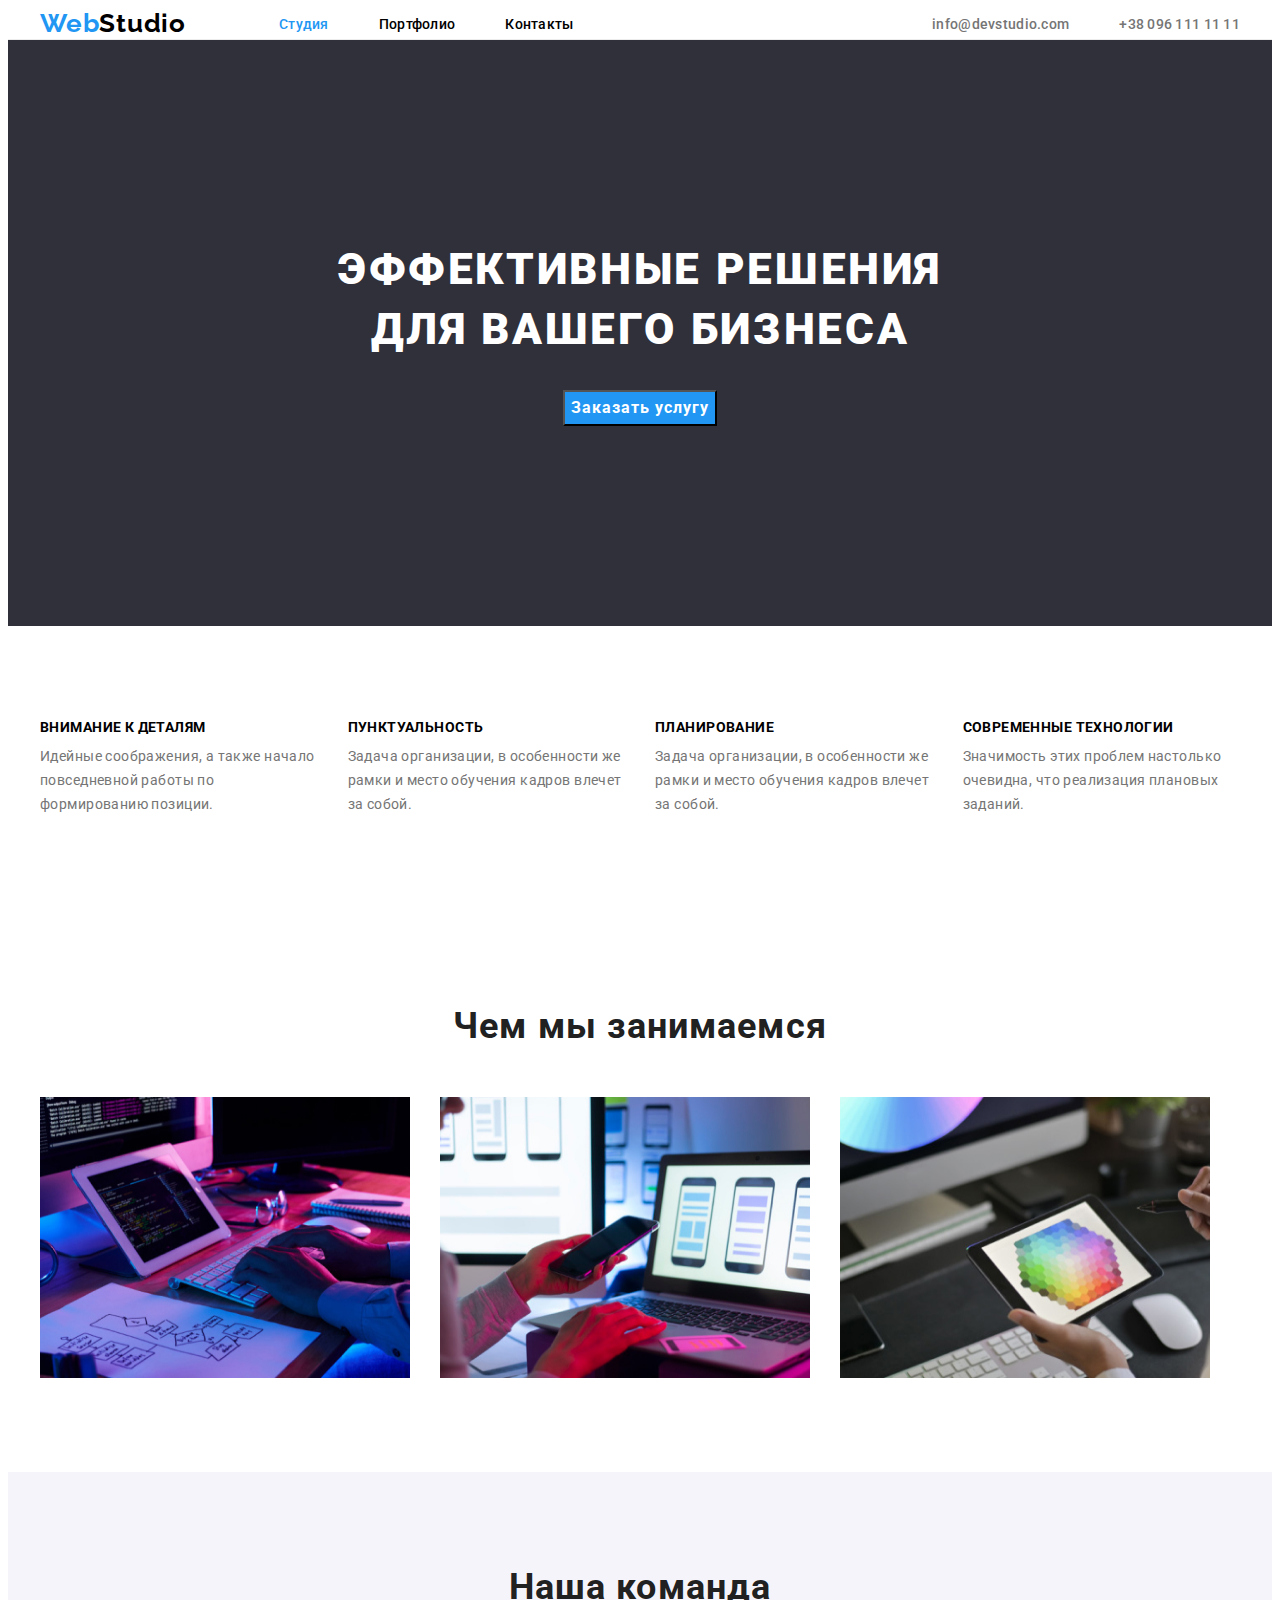
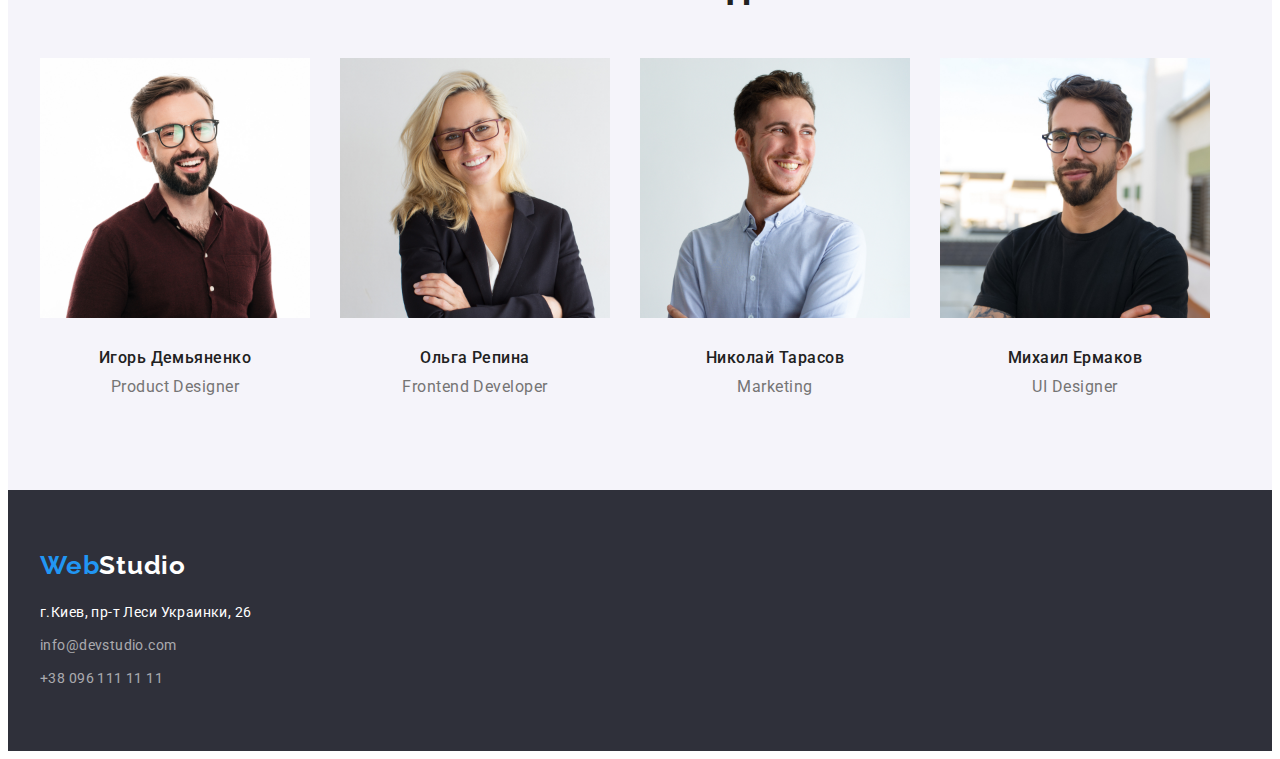
==== index.html @ f755fc12 "add folders" ====
<!DOCTYPE html>
<html lang="en">

<head>
    <meta charset="UTF-8">
    <meta http-equiv="X-UA-Compatible" content="IE=edge">
    <meta name="viewport" content="width=device-width, initial-scale=1.0">
    <title>Document</title>
    <link rel="preconnect" href="https://fonts.googleapis.com">
    <link rel="preconnect" href="https://fonts.gstatic.com" crossorigin>
    <link href="https://fonts.googleapis.com/css2?family=Raleway:wght@700&family=Roboto:wght@400;500;700;900&display=swap"
        rel="stylesheet">
    <link rel="stylesheet" href="https://cdnjs.cloudflare.com/ajax/libs/modern-normalize/1.1.0/modern-normalize.min.css"
        integrity="sha512-wpPYUAdjBVSE4KJnH1VR1HeZfpl1ub8YT/NKx4PuQ5NmX2tKuGu6U/JRp5y+Y8XG2tV+wKQpNHVUX03MfMFn9Q=="
        crossorigin="anonymous" referrerpolicy="no-referrer" />
    <link rel="stylesheet" href="./css/styles.css"/>
</head>

<body>
    <header class="header">
        <div class="header-container container">
        <a class="logo link" href=" ">Web<span class="logo-dark">Studio</span></a>
        <nav>
            <ul class="nav list">
                <li class="nav-item"><a class="nav-link link current" href="">Студия</a></li>
                <li class="nav-item"><a class="nav-link link" href="./portfolio.html">Портфолио</a></li>
                <li class="nav-item"><a class="nav-link link" href="">Контакты</a></li>
            </ul>
            </nav>
                <ul class="contacts list">
                <li class="contacts-item"><a class="contacts-link link" href="mailto:info@devstudio.com">info@devstudio.com</a></li>
                <li class="contacts-item"><a class="contacts-link link" href="tel:+380961111111">+38 096 111 11 11</a></li>
            </ul>
    </div>
    </header>


    <main>
        <section class="hero">
            <div class="container hero-container">
                <h1 class="hero-title">Эффективные решения <br>
                    для вашего бизнеса</h1>
                <button class="hero-button" type="button">Заказать услугу</button>
            </div>
        </section>
        <section class="section features-section">
            <div class="container">
            <h2 class="section-title ghost">Принципы работы</h2>
            <ul class="features list">
                <li class="features-item">
                    <h3 class="features-title">Внимание к деталям</h3>
                    <p class="features-text">Идейные соображения, а также начало повседневной работы по формированию позиции.</p>
                </li>
                <li class="features-item">
                    <h3 class="features-title">Пунктуальность</h3>
                    <p class="features-text">Задача организации, в особенности же рамки и место обучения кадров влечет за собой.</p>
                </li>
                <li class="features-item">
                    <h3 class="features-title">Планирование</h3>
                    <p class="features-text">Задача организации, в особенности же рамки и место обучения кадров влечет за собой.</p>
                </li>
                <li class="features-item">
                    <h3 class="features-title">Современные технологии</h3>
                    <p class="features-text">Значимость этих проблем настолько очевидна, что реализация плановых заданий.</p>
                </li>
            </ul>
            </div>
        </section>

        <section class="section section-works">
            <div class="container">
            <h2 class="works-title">Чем мы занимаемся</h2>
            <ul class="works list">
                <li class="works-item"><img src="./images/box1.jpg" alt="Планшет и клавиатуара" width="370" height="281"></li>
                <li class="works-item"><img src="./images/box2.jpg" alt="Ноутбук" width="370" height="281"></li>
                <li class="works-item"><img src="./images/box3.jpg" alt="Планшет, клавиатуара, телефон" width="370" height="281"></li>
            </ul>
            </div>
        </section>

        <section class="section team-section">
            <div class="container">
            <h2 class="main-title-section">Наша команда</h2>
            <ul class="team list link">
                <li class="team-item"><img src="./images/img3.jpg" alt="Сотрудник компании 1" width="270" height="260">
                    <div class="content">
                    <h3 class="team-title">Игорь Демьяненко</h3>
                    <p class="team-text">Product Designer</p>
                    </div>
                </li>
                <li class="team-item"><img src="./images/img4.jpg" alt="Сотрудник компании 2" width="270" height="260">
                    <div class="content">
                    <h3 class="team-title">Ольга Репина</h3>
                    <p class="team-text">Frontend Developer</p>
                    </div>
                </li>
                <li class="team-item"><img src="./images/img1.jpg" alt="Сотрудник компании 3" width="270" height="260">
                    <div class="content">
                    <h3 class="team-title">Николай Тарасов</h3>
                    <p class="team-text">Marketing</p>
                    </div>
                </li>
                <li class="team-item"><img src="./images/img2.jpg" alt="Сотрудник компании 4" width="270" height="260">
                    <div class="content">
                    <h3 class="team-title">Михаил Ермаков</h3>
                    <p class="team-text">UI Designer</p>
                    </div>
                </li>
            </ul>
            </div>
        </section>
    </main>
    <footer class="footer">
    <div class="container">
    <a class="logo link" href=" ">Web<span class="logo-light">Studio</span></a>
    <address>
        <ul class="address list">
            <li class="address-item"><a class="address-map link"
                    href=" https://www.google.com/maps/d/viewer?msa=0&mid=10uSM3H-mIU3GznYo2szRIEphczw&ll=50.42846404797734%2C30.542630877291053&z=16">г.Киев,
                    пр-т Леси Украинки, 26</a></li>
            <li class="address-item"><a class="address-mail link" href="mailto:info@devstudio.com">info@devstudio.com</a></li>
            <li class="address-item"><a class="address-tel link" href="tel:+380961111111">+38 096 111 11 11</a></li>
        </ul>
    </address>
    </div>
    </footer>
    
</body>

</html>
---- css/styles.css ----
:root {
  --brand-color: #2196f3;
  --accent-color: black;
  --text-color: #757575;
  --letter-color: #ffffff;
  --background-color: #f5f4fa;
  --footer-color: #2f303a;
}
body {
  font-family: Roboto, sans-serif;
  background-color: #ffffff;
}
h1,
h2,
h3,
h4,
h5,
h6 {
  margin: 0;
}
p {
  margin: 0;
}
ul {
  margin: 0;
  padding: 0;
}

button {
  cursor: pointer;
}
img {
  display: block;
}

.list {
  list-style: none;
}
.link {
  text-decoration: none;
}
.ghost {
  position: absolute;
  width: 1px;
  height: 1px;
  margin: 1px;
  padding: 0;
  overflow: hidden;
  border: 0;
  clip: rect(0 0 0 0);
}
.container {
  width: 1200px;
  padding-left: 15px;
  padding-right: 15px;
  margin: 0 auto;
}
.section {
  padding-top: 94px;
  padding-bottom: 94px;
}

/*-------------------HEADER-------------------*/
.header {
  border-bottom: 1px solid #ececec;
}
.logo {
  /*padding-top: 24px;
  padding-bottom: 25px;
  margin-right: 93px;
  */
  margin-right: 93px;
  font-family: Raleway, sans-serif;
  font-weight: 700;
  font-size: 26px;
  line-height: 1.19;
  letter-spacing: 0.03em;
  color: var(--brand-color);
}
.logo-dark {
  color: var(--accent-color);
}
.logo-light {
  color: var(--letter-color);
}
.nav {
  display: flex;
}
.nav-link {
  font-weight: 500;
  font-size: 14px;
  line-height: 1.14;
  letter-spacing: 0.02em;
  color: var(--accent-color);
}
.nav-link:hover,
.nav-link:focus {
  color: var(--brand-color);
}
.nav-link.link.current {
  color: var(--brand-color);
}
.nav-item {
  margin-right: 50px;
}
.header-container {
  display: flex;
  align-items: center;
  justify-content: space-around;
}
/*-----------CONTACTS-----------*/
.contacts {
  display: flex;
  margin-left: auto;
}
.contacts-link {
  font-weight: 500;
  font-size: 14px;
  line-height: 16px;
  letter-spacing: 0.02em;
  color: var(--text-color);
}
.contacts-item:not(:last-of-type) {
  margin-right: 50px;
}
.contacts-link:hover,
.contacts-link:focus {
  color: var(--brand-color);
}

/*----------HERO------------*/

.hero {
  text-align: center;
  background-color: #2f303a;
  padding-top: 200px;
  padding-bottom: 200px;
}
.hero-title {
  font-weight: 900;
  font-size: 44px;
  line-height: 1.36;
  letter-spacing: 0.06em;
  text-transform: uppercase;
  color: var(--letter-color);
  text-align: center;
}
.hero-button {
  background-color: var(--brand-color);
  font-family: Roboto;
  font-weight: 700;
  font-size: 16px;
  line-height: 1.87;
  letter-spacing: 0.06em;
  color: var(--letter-color);
  margin-top: 30px;
}
.hero-button:hover,
.hero-button:active {
  background: var(--brand-color);
  box-shadow: 0px 4px 4px rgba(0, 0, 0, 0.15);
  border-radius: 4px;
}
/*--------------FEATURES---------------*/

.features {
  display: flex;
}
.features-item {
  width: calc((100% - 90px) / 4);
  margin-right: 30px;
}
.features-item:nth-child(4n) {
  margin-right: 0;
}
.features-item:nth-last-child(- n + 4) {
  margin-bottom: 0;
}

.features-title {
  font-weight: 700;
  font-size: 14px;
  line-height: 1.14;
  letter-spacing: 0.03em;
  text-transform: uppercase;
  color: var(--accent-color);
  margin-bottom: 10px;
}
.features-text {
  font-size: 14px;
  line-height: 1.71;
  letter-spacing: 0.03em;
  text-transform: none;
  color: var(--text-color);
}
/*---------WORKS------------*/

.works-title {
  text-align: center;
  font-weight: 700;
  font-size: 36px;
  line-height: 42px;
  letter-spacing: 0.03em;
  color: #212121;
  margin-bottom: 50px;
}
.works {
  padding-top: 0;
  display: flex;
  flex-wrap: wrap;
}
.works-item:not(:last-child) {
  margin-right: 30px;
}
.works-item :nth-child(3n) {
  margin-right: 0;
}
.works-item:nth-last-child(- n + 3) {
  margin-bottom: 0;
}
/*---------TEAM------------*/
.team-section {
  background-color: var(--background-color);
}
.main-title-section {
  text-align: center;
  font-weight: 700;
  font-size: 36px;
  line-height: 42px;
  letter-spacing: 0.03em;
  color: #212121;
  margin-bottom: 50px;
}
.team {
  display: flex;
  flex-wrap: wrap;
}

.team-item {
  margin-right: 30px;
}
.team-item:nth-child(4n) {
  margin-right: 0;
}
.team-item:nth-last-child(- n + 4) {
  margin-bottom: 0;
}
.team-item {
  font-weight: 500;
  font-size: 16px;
  line-height: 1.26;
  letter-spacing: 0.03em;
  color: var(--accent-color);
}
.team-title {
  font-weight: 500;
  font-size: 16px;
  line-height: 19px;
  letter-spacing: 0.03em;
  color: #212121;
  margin-bottom: 10px;
  margin-top: 30px;
}
.team-text {
  font-weight: normal;
  font-size: 16px;
  line-height: 1.19;
  letter-spacing: 0.03em;
  color: var(--text-color);
}
.content {
  text-align: center;
}
/*----------ADDRESS-----------*/

.footer {
  background-color: var(--footer-color);
  padding-top: 60px;
  padding-bottom: 60px;
}
.address {
  margin-top: 20px;
  font-style: normal;
  font-size: 14px;
  line-height: 1.71;
  letter-spacing: 0.03em;
}
.address-item:not(:last-of-type) {
  margin-bottom: 9px;
}
.address-map {
  color: var(--letter-color);
}
.address-map:hover,
.address-map:focus {
  color: var(--brand-color);
}
.address-mail {
  color: rgba(255, 255, 255, 0.6);
}
.address-mail:hover,
.address-mail:focus {
  color: var(--brand-color);
}
.address-tel {
  color: rgba(255, 255, 255, 0.6);
}
.address-tel:hover,
.address-tel:focus {
  color: var(--brand-color);
}

/*------------FILTERS--------------*/

.btn.list {
  margin-bottom: 50px;
  display: flex;
  justify-content: center;
}
.button-item {
  margin-right: 8px;
}
.btn-item {
  border: transparent;
  padding: 8px 22px;

  font-weight: 500;
  font-size: 16px;
  line-height: 26px;
  text-align: center;
  letter-spacing: 0.03em;
  font-family: inherit;
  background: #f5f4fa;
  color: var(--accent-color);
  border-radius: 4px;
}
.btn-item:hover,
.btn-item:active {
  font-family: inherit;
  letter-spacing: 0.03em;
  color: var(--letter-color);
  background: var(--brand-color);
  box-shadow: 0px 3px 1px rgba(0, 0, 0, 0.1), 0px 1px 2px rgba(0, 0, 0, 0.08),
    0px 2px 2px rgba(0, 0, 0, 0.12);
}
/*--------------GALLERY-------------*/

.gallery {
  display: flex;
  flex-wrap: wrap;
}
.gallery-item {
  margin-right: 30px;
  margin-bottom: 30px;
}
.gallery-item:nth-child(3n) {
  margin-right: 0;
}

.gallery-item:nth-last-child(- n + 3) {
  margin-bottom: 0;
}
.gallery-title {
  font-weight: 700;
  font-size: 18px;
  line-height: 2;
  letter-spacing: 0.06em;
  color: var(--accent-color);
}
.gallery-text {
  font-size: 16px;
  line-height: 1.88;
  letter-spacing: 0.03em;
  color: var(--text-color);
}
.gallery-border {
  padding-top: 20px;
  padding-right: 24px;
  padding-bottom: 20px;
  padding-left: 24px;
  border-right: 2px solid #e5e5e5;
  border-left: 2px solid #e5e5e5;
  border-bottom: 2px solid #e5e5e5;
}
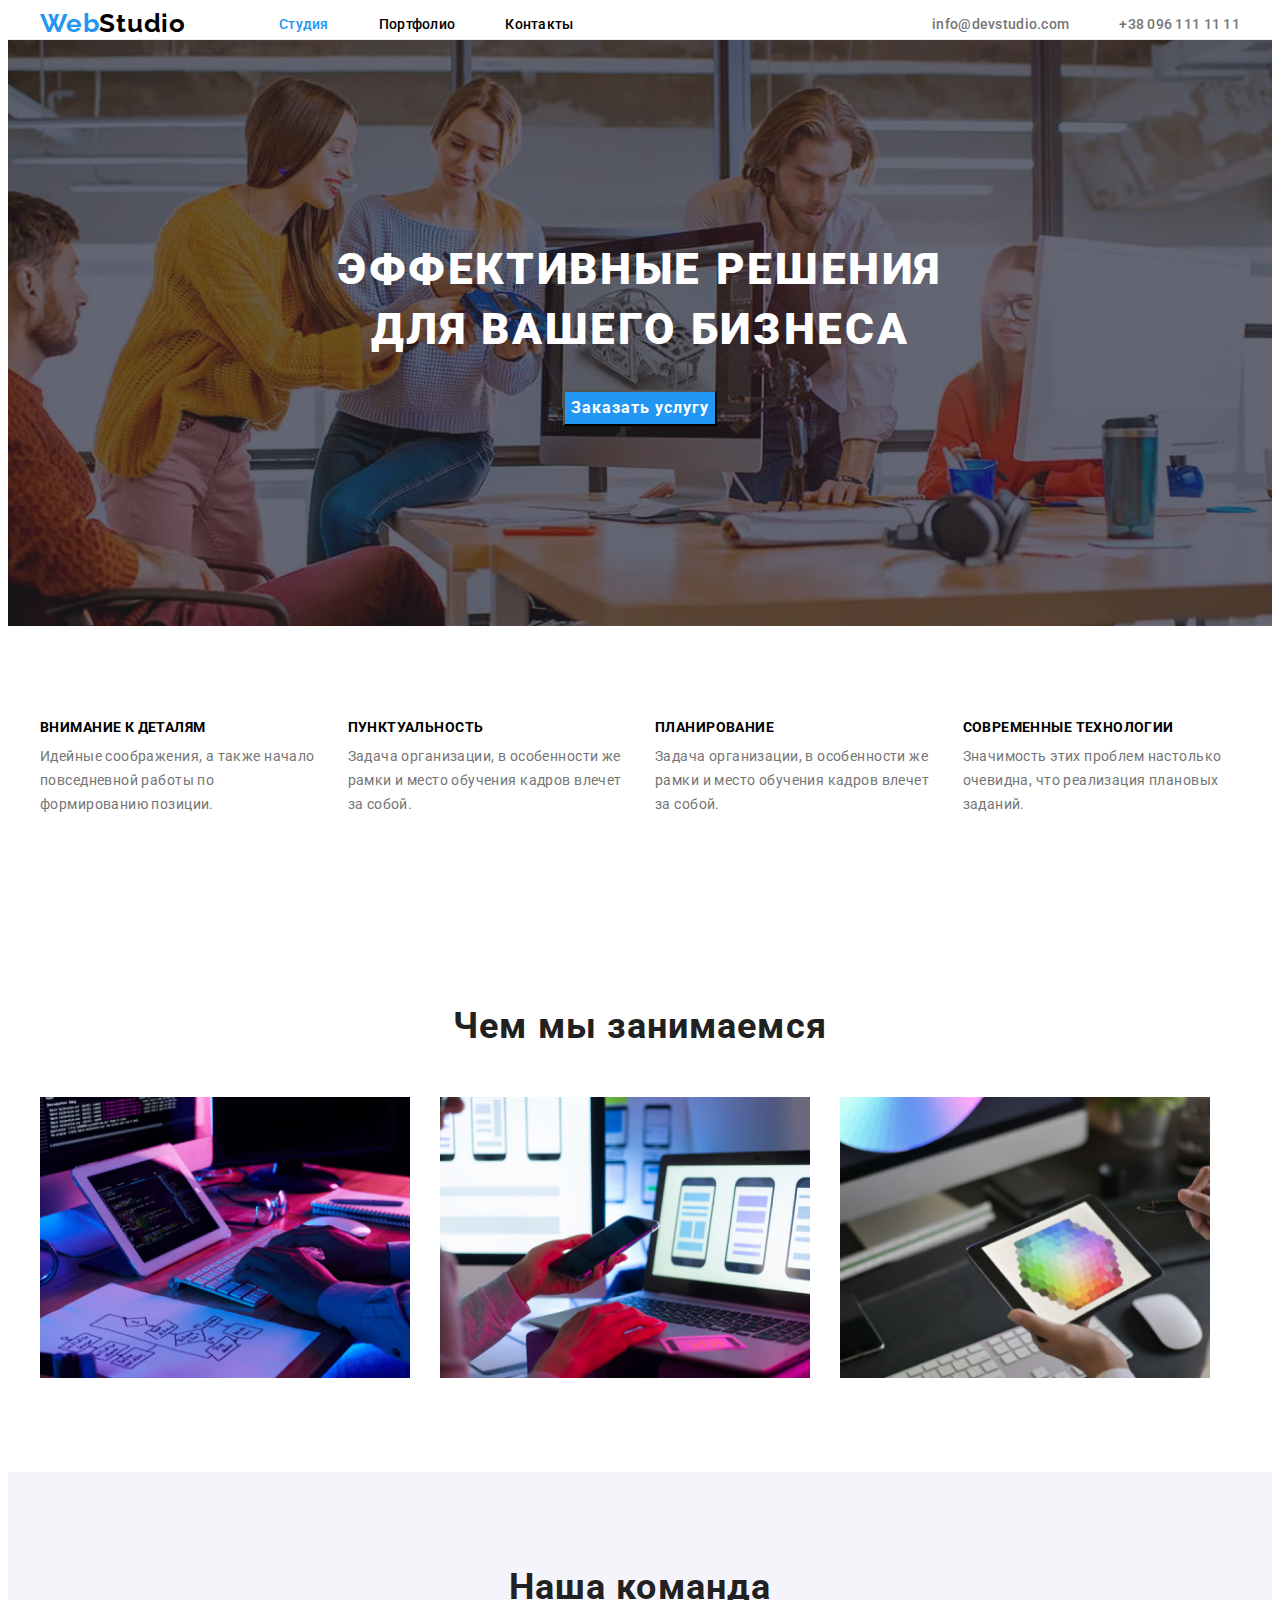
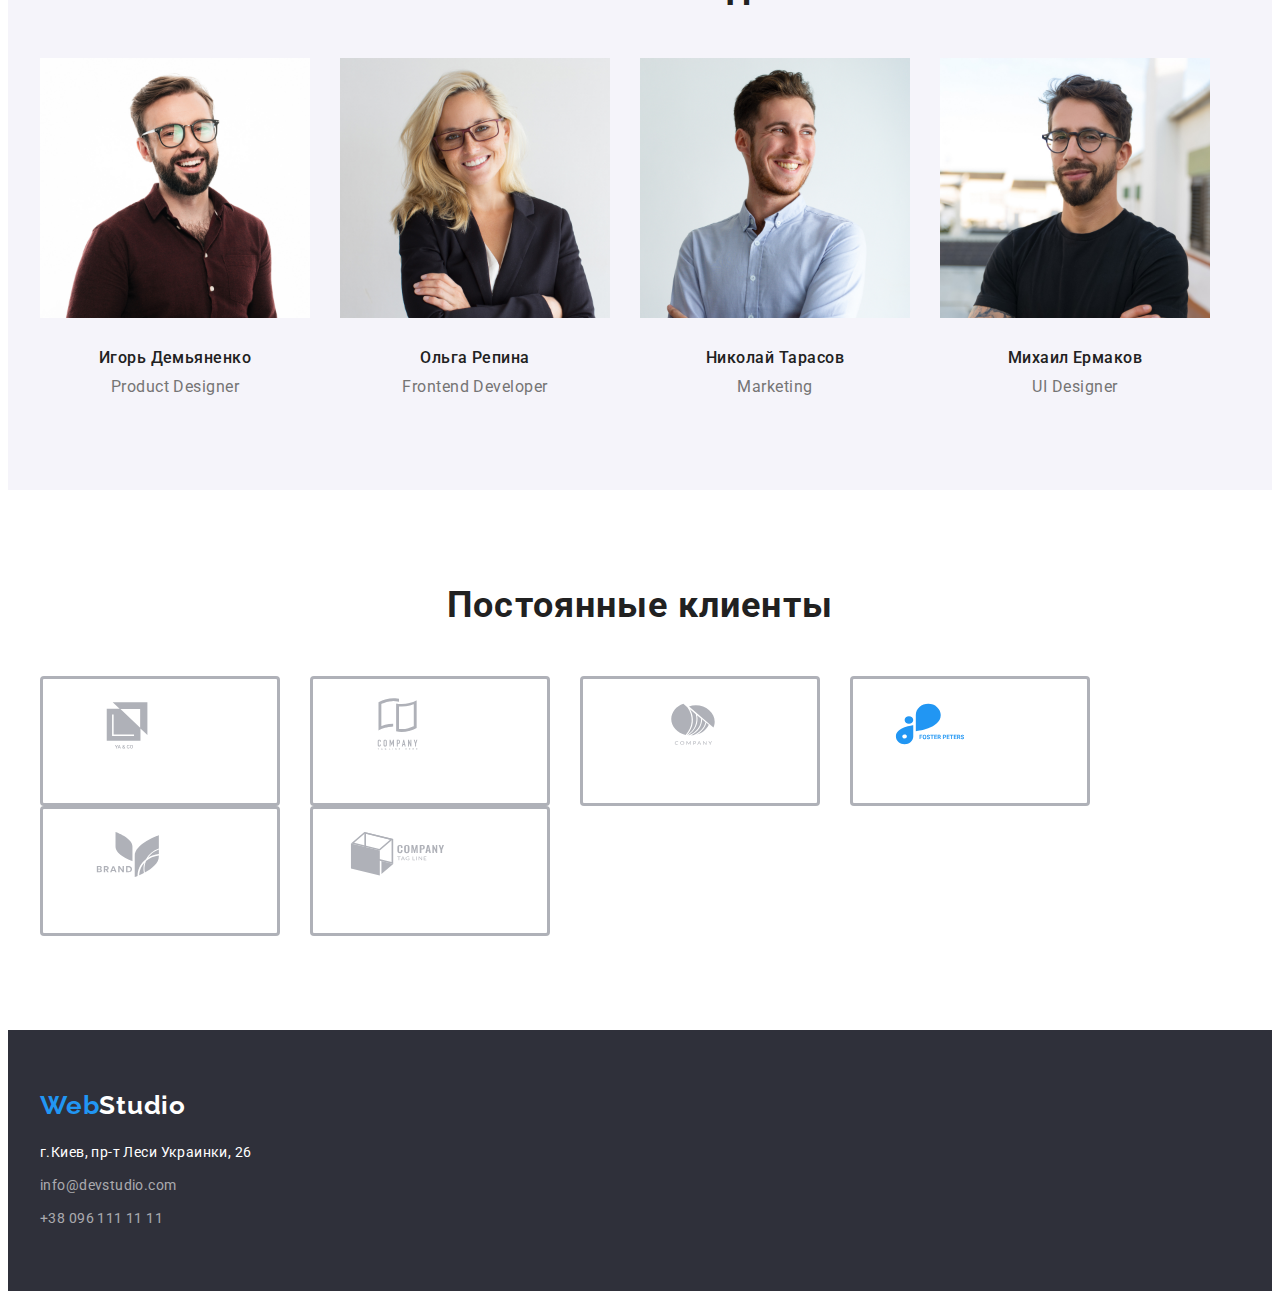
==== commit a345852d: "add section" ====
--- a/index.html
+++ b/index.html
@@ -109,6 +109,52 @@
             </ul>
             </div>
         </section>
+        <section class="section">
+            <div class="container">
+                <h2 class="clients-title">Постоянные клиенты</h2>
+                <ul class="clients-list list">
+                    <li class="clients-item">
+                        <a><svg class="clients-icon" width="106" height="60">
+                            <use href="./images/symbol-defs.svg#icon-icon7"></use>
+                        </svg>
+                        </a>
+                    </li>
+                    <li class="clients-item">
+                        <a><svg class="clients-icon" width="106" height="60">
+                                <use href="./images/symbol-defs.svg#icon-icon8"></use>
+                            </svg>
+                        </a>
+                    </li>
+                    <li class="clients-item">
+                        <a><svg class="clients-icon" width="160" height="60">
+                                <use href="./images/symbol-defs.svg#icon-icon9"></use>
+                            </svg>
+                        </a>
+                    </li>
+                    <li class="clients-item">
+                        <a><svg class="clients-icon" width="106" height="60">
+                                <use href="./images/symbol-defs.svg#icon-icon10"></use>
+                            </svg>
+                        </a>
+                    </li>
+                    <li class="clients-item">
+                        <a><svg class="clients-icon" width="106" height="60">
+                                <use href="./images/symbol-defs.svg#icon-icon11"></use>
+                            </svg>
+                        </a>
+                    </li>
+                    <li class="clients-item">
+                        <a><svg class="clients-icon" width="106" height="60">
+                                <use href="./images/symbol-defs.svg#icon-icon12"></use>
+                            </svg>
+                        </a>
+                    </li>
+                </ul>
+
+
+            </div>
+
+        </section>
     </main>
     <footer class="footer">
     <div class="container">
--- a/css/styles.css
+++ b/css/styles.css
@@ -4,6 +4,7 @@
   --text-color: #757575;
   --letter-color: #ffffff;
   --background-color: #f5f4fa;
+
   --footer-color: #2f303a;
 }
 body {
@@ -135,6 +136,14 @@
   background-color: #2f303a;
   padding-top: 200px;
   padding-bottom: 200px;
+  background-image: linear-gradient(
+      rgba(47, 48, 58, 0.4),
+      rgba(47, 48, 58, 0.4)
+    ),
+    url(../images/hero.jpg);
+  background-repeat: no-repeat;
+  background-position: center;
+  background-size: cover;
 }
 .hero-title {
   font-weight: 900;
@@ -193,6 +202,7 @@
   text-transform: none;
   color: var(--text-color);
 }
+
 /*---------WORKS------------*/
 
 .works-title {
@@ -212,12 +222,13 @@
 .works-item:not(:last-child) {
   margin-right: 30px;
 }
-.works-item :nth-child(3n) {
+.works-item:nth-child(3n) {
   margin-right: 0;
 }
 .works-item:nth-last-child(- n + 3) {
   margin-bottom: 0;
 }
+
 /*---------TEAM------------*/
 .team-section {
   background-color: var(--background-color);
@@ -271,6 +282,36 @@
 .content {
   text-align: center;
 }
+
+/*-----------CLIENTS-----------*/
+.clients-title {
+  text-align: center;
+  font-weight: 700;
+  font-size: 36px;
+  line-height: 42px;
+  letter-spacing: 0.03em;
+  color: #212121;
+  margin-bottom: 50px;
+}
+.clients-list {
+  display: flex;
+  flex-wrap: wrap;
+}
+.clients-item {
+  width: 170px;
+  height: 92px;
+  border: solid #afb1b8;
+  border-radius: 4px;
+  padding: 16px 32px;
+  margin-right: 30px;
+}
+.clients-item:not(:last-child) {
+  margin-right: 30px;
+}
+.clients-item:nth-child(6n) {
+  margin-right: 0;
+}
+
 /*----------ADDRESS-----------*/
 
 .footer {
@@ -333,6 +374,11 @@
   background: #f5f4fa;
   color: var(--accent-color);
   border-radius: 4px;
+
+  /*
+    test
+  */
+  /* transition: 0.3s; */
 }
 .btn-item:hover,
 .btn-item:active {
@@ -353,13 +399,17 @@
   margin-right: 30px;
   margin-bottom: 30px;
 }
-.gallery-item:nth-child(3n) {
+.gallery-item:nth-of-type(3n) {
   margin-right: 0;
 }
 
-.gallery-item:nth-last-child(- n + 3) {
+.gallery-item:nth-child(n + 3) {
   margin-bottom: 0;
 }
+/*.gallery-item:nth-last-of-type(-n + 3) {
+  margin-bottom: 0;
+}
+*/
 .gallery-title {
   font-weight: 700;
   font-size: 18px;
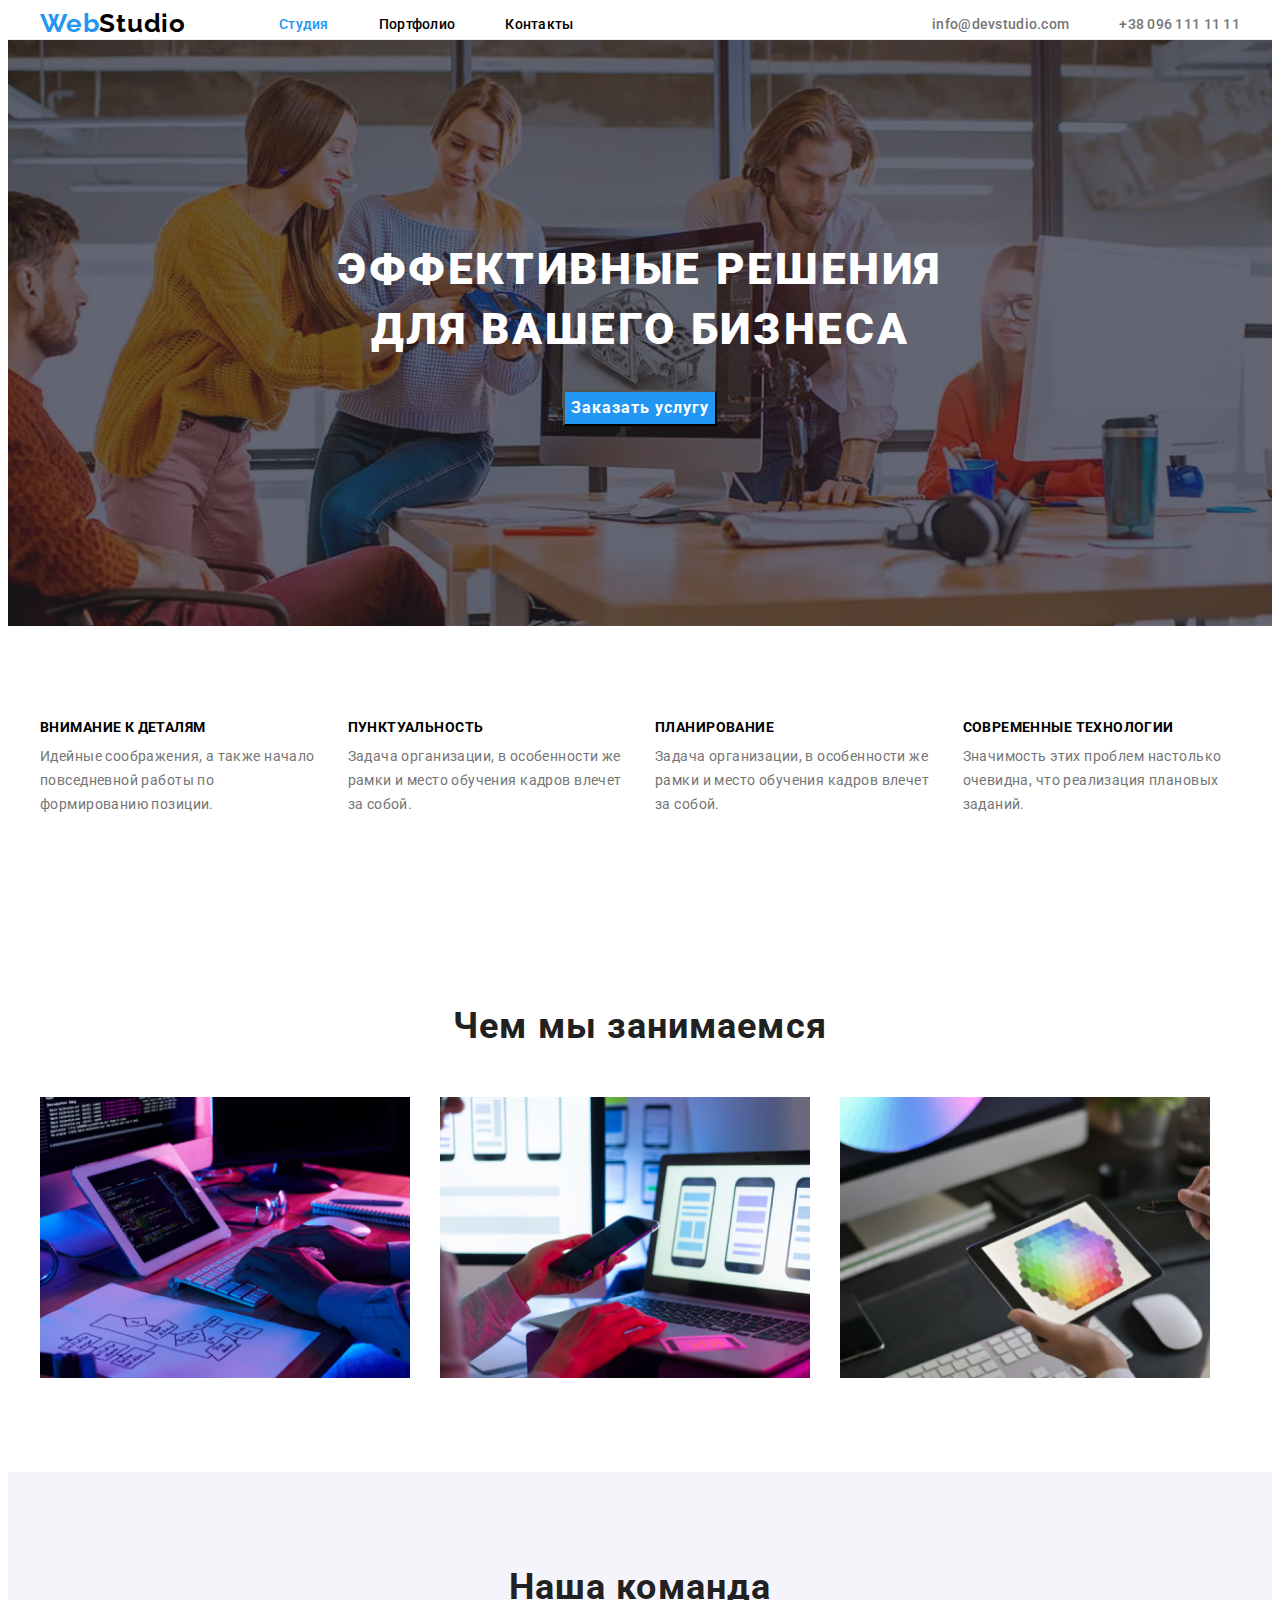
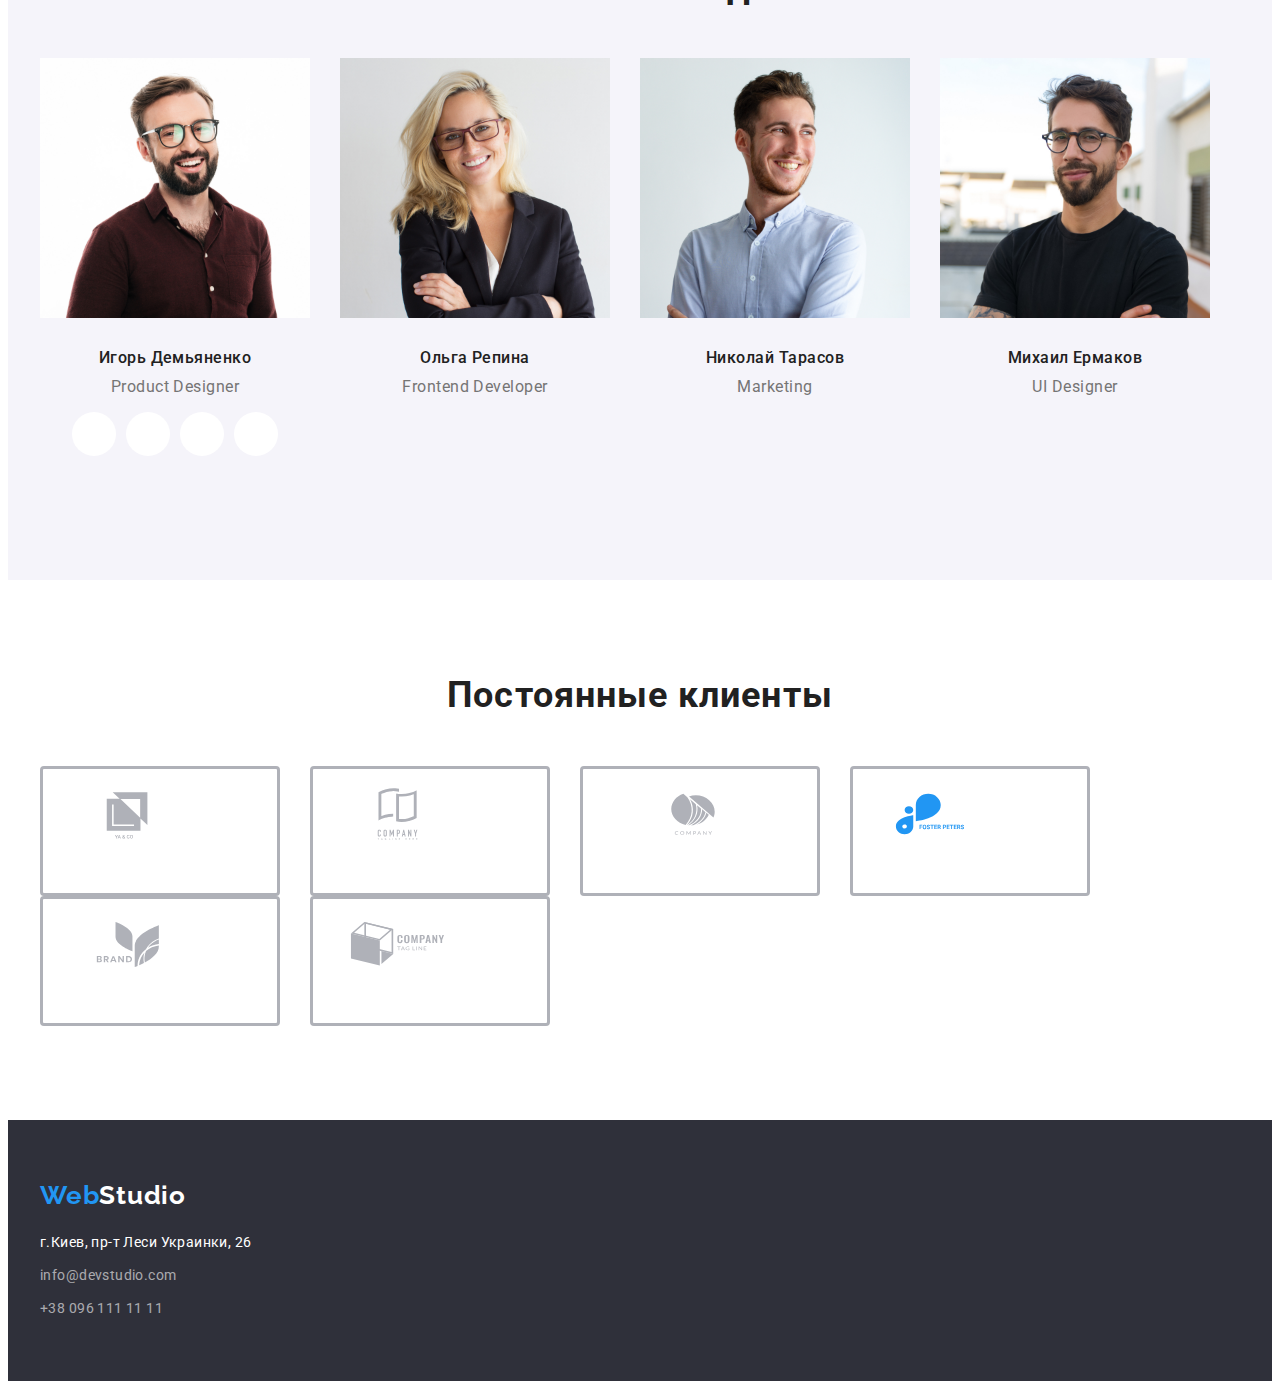
==== commit 3a1f04eb: "add icons" ====
--- a/index.html
+++ b/index.html
@@ -86,6 +86,22 @@
                     <div class="content">
                     <h3 class="team-title">Игорь Демьяненко</h3>
                     <p class="team-text">Product Designer</p>
+                    <ul class="media-list list">
+                        <li class="media-item">
+                            <a href="" 
+                            class="media-link"></a>
+                        </li>
+                        <li class="media-item">
+                            <a href="" class="media-link"></a>
+                        </li>
+                        <li class="media-item">
+                            <a href="" class="media-link"></a>
+                        </li>
+                        <li class="media-item">
+                            <a href="" class="media-link"></a>
+                        </li>
+
+                    </ul>
                     </div>
                 </li>
                 <li class="team-item"><img src="./images/img4.jpg" alt="Сотрудник компании 2" width="270" height="260">
@@ -115,37 +131,37 @@
                 <ul class="clients-list list">
                     <li class="clients-item">
                         <a><svg class="clients-icon" width="106" height="60">
-                            <use href="./images/symbol-defs.svg#icon-icon7"></use>
+                            <use href="./images/icons.svg#icon-icon7"></use>
                         </svg>
                         </a>
                     </li>
                     <li class="clients-item">
                         <a><svg class="clients-icon" width="106" height="60">
-                                <use href="./images/symbol-defs.svg#icon-icon8"></use>
+                                <use href="./images/icons.svg#icon-icon8"></use>
                             </svg>
                         </a>
                     </li>
                     <li class="clients-item">
                         <a><svg class="clients-icon" width="160" height="60">
-                                <use href="./images/symbol-defs.svg#icon-icon9"></use>
+                                <use href="./images/icons.svg#icon-icon9"></use>
                             </svg>
                         </a>
                     </li>
                     <li class="clients-item">
                         <a><svg class="clients-icon" width="106" height="60">
-                                <use href="./images/symbol-defs.svg#icon-icon10"></use>
+                                <use href="./images/icons.svg#icon-icon10"></use>
                             </svg>
                         </a>
                     </li>
                     <li class="clients-item">
                         <a><svg class="clients-icon" width="106" height="60">
-                                <use href="./images/symbol-defs.svg#icon-icon11"></use>
+                                <use href="./images/icons.svg#icon-icon11"></use>
                             </svg>
                         </a>
                     </li>
                     <li class="clients-item">
                         <a><svg class="clients-icon" width="106" height="60">
-                                <use href="./images/symbol-defs.svg#icon-icon12"></use>
+                                <use href="./images/icons.svg#icon-icon12"></use>
                             </svg>
                         </a>
                     </li>
--- a/css/styles.css
+++ b/css/styles.css
@@ -270,7 +270,6 @@
   letter-spacing: 0.03em;
   color: #212121;
   margin-bottom: 10px;
-  margin-top: 30px;
 }
 .team-text {
   font-weight: normal;
@@ -278,9 +277,25 @@
   line-height: 1.19;
   letter-spacing: 0.03em;
   color: var(--text-color);
+  margin-bottom: 16px;
 }
 .content {
   text-align: center;
+  padding: 30px 32px;
+}
+.media-list {
+  display: flex;
+  justify-content: center;
+}
+.media-item + .media-item {
+  margin-left: 10px;
+}
+.media-link {
+  width: 44px;
+  height: 44px;
+  background-color: #ffffff;
+  border-radius: 50%;
+  display: block;
 }
 
 /*-----------CLIENTS-----------*/
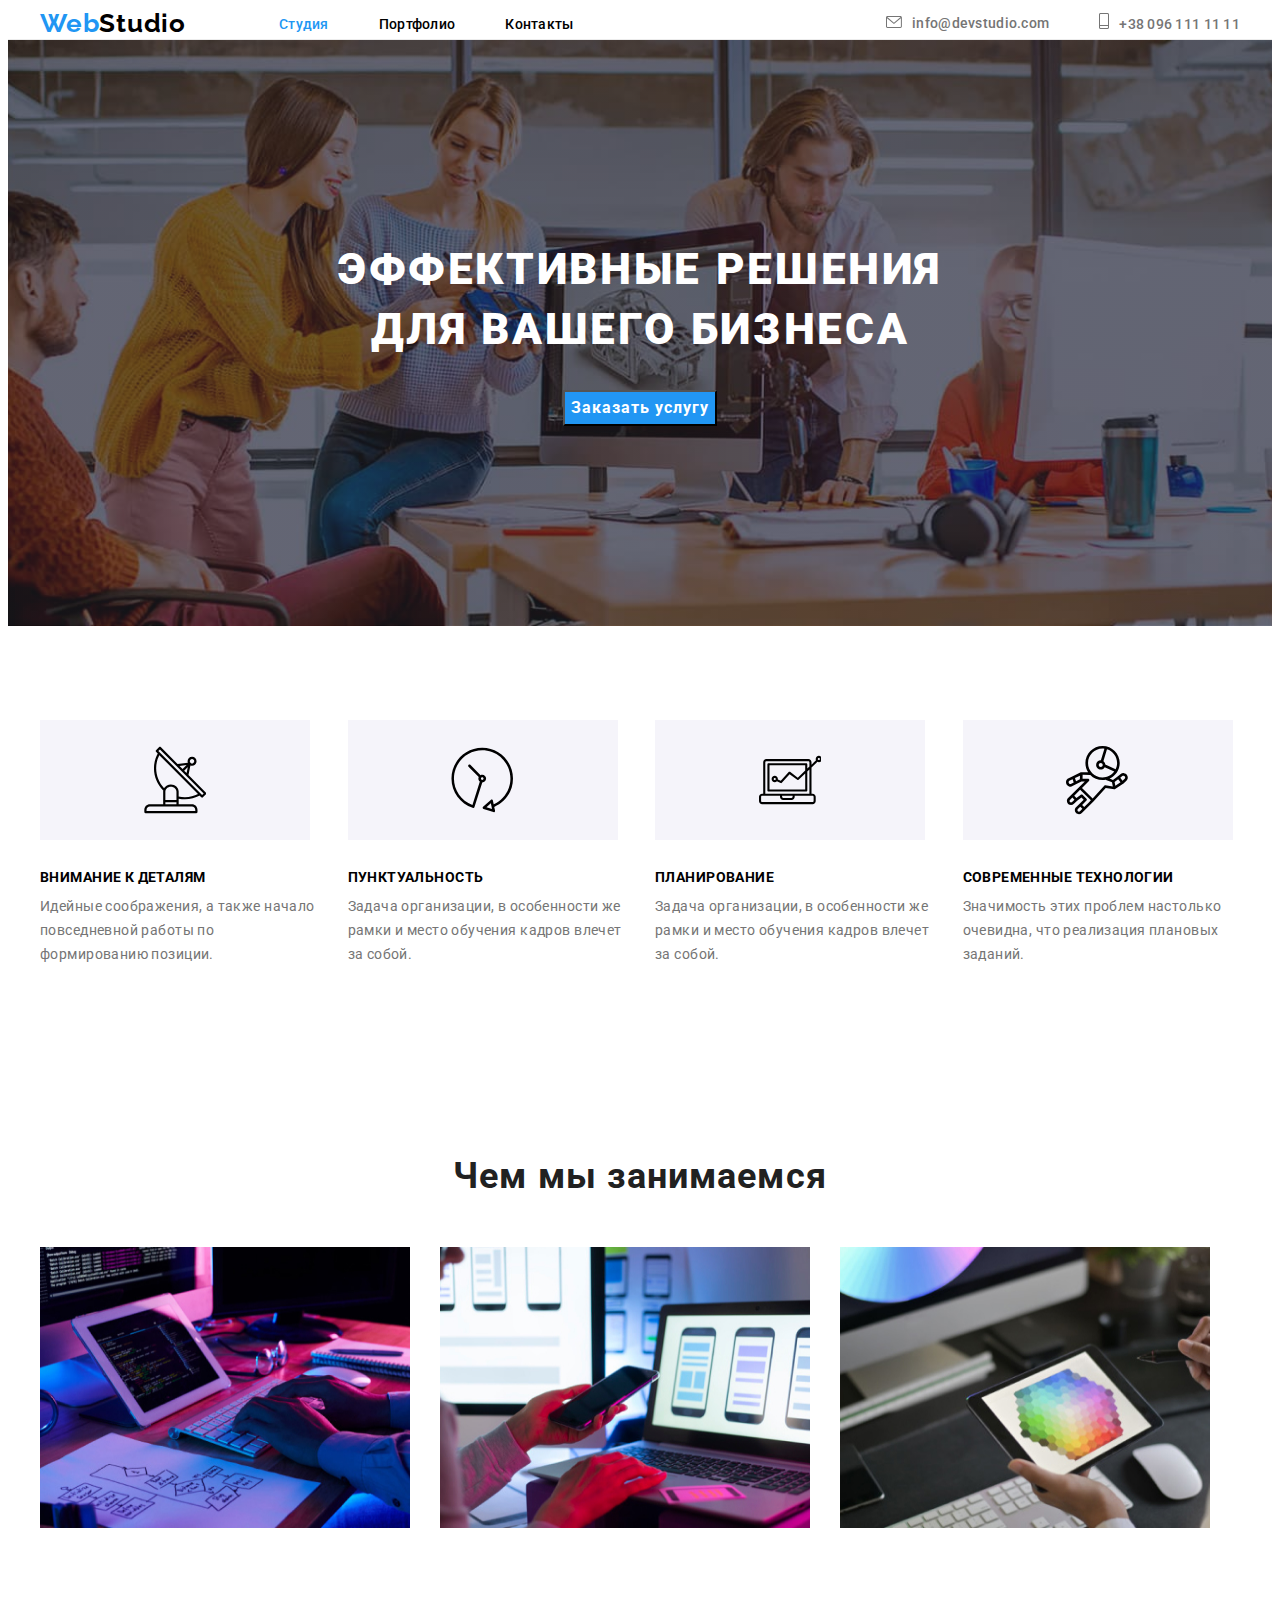
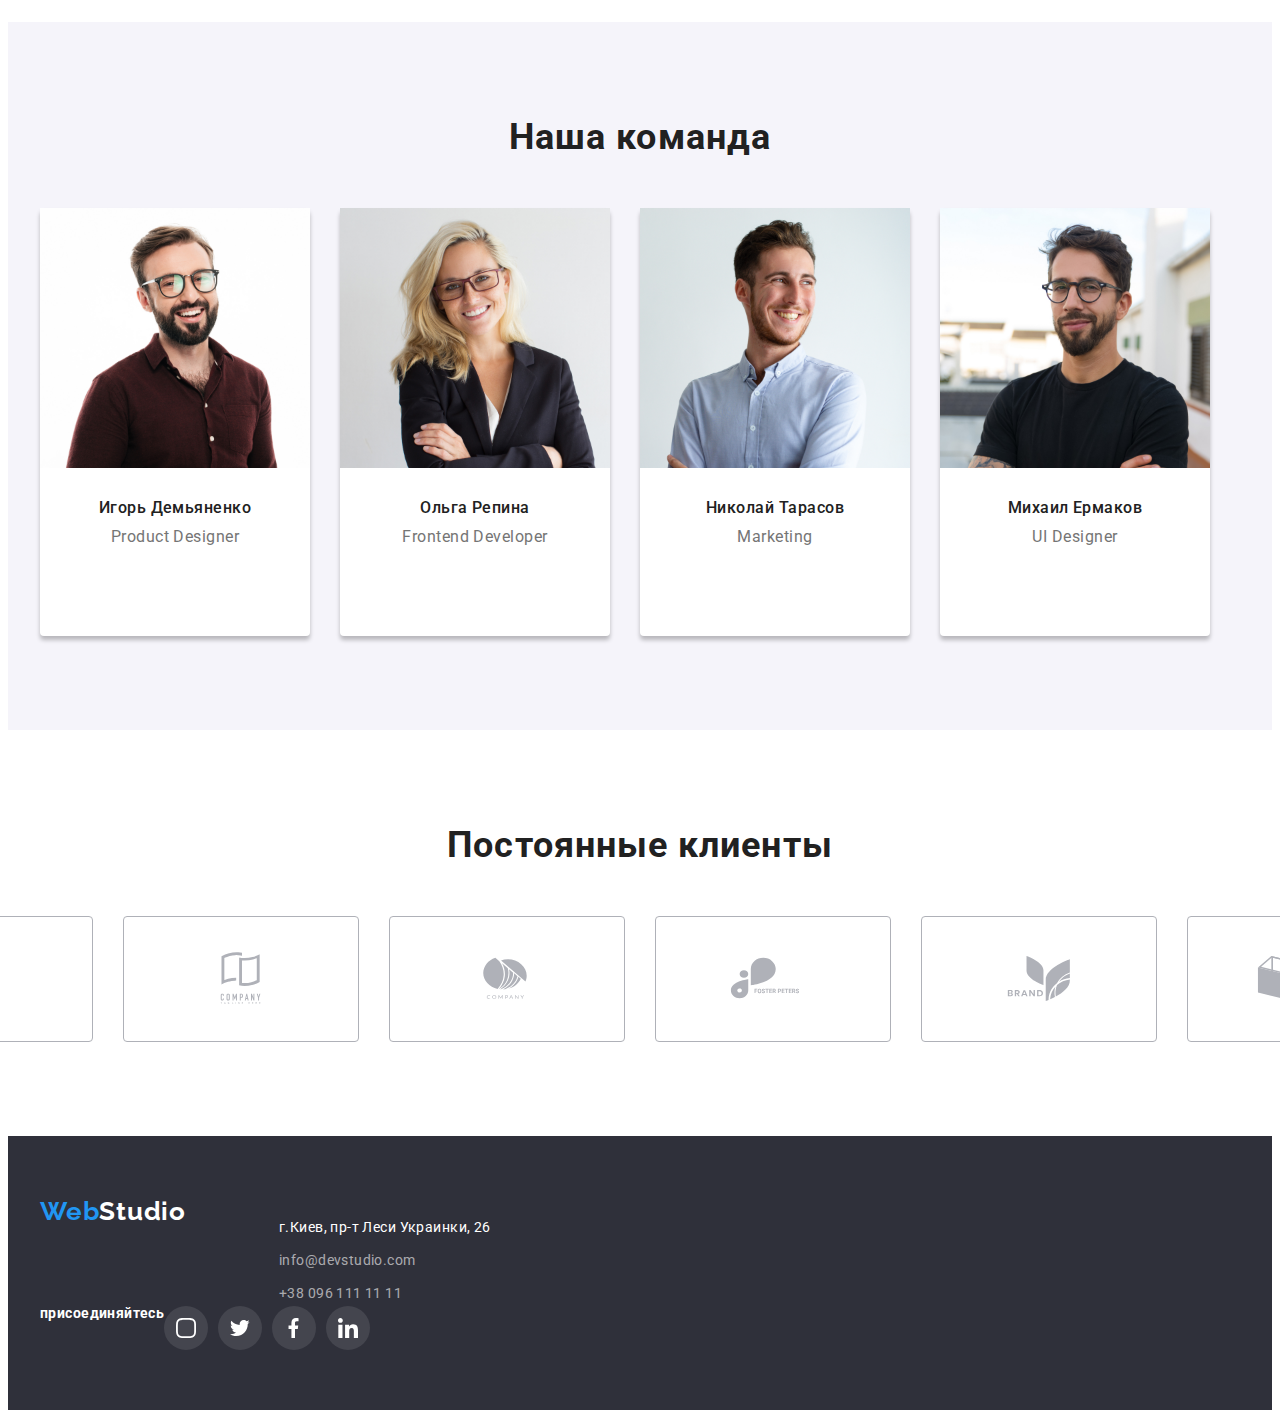
==== commit 815fa7e2: "add icons" ====
--- a/index.html
+++ b/index.html
@@ -28,8 +28,14 @@
             </ul>
             </nav>
                 <ul class="contacts list">
-                <li class="contacts-item"><a class="contacts-link link" href="mailto:info@devstudio.com">info@devstudio.com</a></li>
-                <li class="contacts-item"><a class="contacts-link link" href="tel:+380961111111">+38 096 111 11 11</a></li>
+                <li class="contacts-item">
+                    <a class="contacts-link link" href="mailto:info@devstudio.com"><svg class="mail-icon" width="16px" height="12px">
+                        <use href="./images/icons.svg#icon-envelope"></use>
+                    </svg>info@devstudio.com</a></li>
+                <li class="contacts-item">
+                    <a class="contacts-link link" href="tel:+380961111111"><svg class="tel-icon" width="10px" height="16px">
+                    <use href="./images/icons.svg#icon-phone"></use>
+                </svg>+38 096 111 11 11</a></li>
             </ul>
     </div>
     </header>
@@ -48,18 +54,39 @@
             <h2 class="section-title ghost">Принципы работы</h2>
             <ul class="features list">
                 <li class="features-item">
+                    <div class="features-link">
+                        <svg class="features-icon" width="62.32px" height="70px">
+                        <use href="./images/icons.svg#icon-icon1"></use>
+                        </svg>
+                    </div>
                     <h3 class="features-title">Внимание к деталям</h3>
                     <p class="features-text">Идейные соображения, а также начало повседневной работы по формированию позиции.</p>
                 </li>
                 <li class="features-item">
+                    <div class="features-link">
+                        <svg class="features-icon" width="62.32px" height="70px">
+                            <use href="./images/icons.svg#icon-icon2"></use>
+                        </svg>
+                    </div>
+
                     <h3 class="features-title">Пунктуальность</h3>
                     <p class="features-text">Задача организации, в особенности же рамки и место обучения кадров влечет за собой.</p>
                 </li>
                 <li class="features-item">
+                    <div class="features-link">
+                        <svg class="features-icon" width="62.32px" height="70px">
+                            <use href="./images/icons.svg#icon-icon3"></use>
+                        </svg>
+                    </div>
                     <h3 class="features-title">Планирование</h3>
                     <p class="features-text">Задача организации, в особенности же рамки и место обучения кадров влечет за собой.</p>
                 </li>
                 <li class="features-item">
+                    <div class="features-link">
+                        <svg class="features-icon" width="62.32px" height="70px">
+                            <use href="./images/icons.svg#icon-icon4"></use>
+                        </svg>
+                    </div>
                     <h3 class="features-title">Современные технологии</h3>
                     <p class="features-text">Значимость этих проблем настолько очевидна, что реализация плановых заданий.</p>
                 </li>
@@ -89,16 +116,25 @@
                     <ul class="media-list list">
                         <li class="media-item">
                             <a href="" 
-                            class="media-link"></a>
-                        </li>
-                        <li class="media-item">
-                            <a href="" class="media-link"></a>
-                        </li>
-                        <li class="media-item">
-                            <a href="" class="media-link"></a>
-                        </li>
-                        <li class="media-item">
-                            <a href="" class="media-link"></a>
+                            class="media-link"><svg class="media-icon" width="20px" height="20px">
+                                <use href="./images/icons.svg#icon-icon0"></use>
+                            </svg></a>
+                            
+                        </li>
+                        <li class="media-item">
+                            <a href="" class="media-link"><svg class="media-icon" width="20px" height="20px">
+                                <use href="./images/icons.svg#icon-icon5"></use>
+                            </svg></a>
+                        </li>
+                        <li class="media-item">
+                            <a href="" class="media-link"><svg class="media-icon" width="20px" height="20px">
+                                <use href="./images/icons.svg#icon-icon6"></use>
+                            </svg></a>
+                        </li>
+                        <li class="media-item">
+                            <a href="" class="media-link"><svg class="media-icon" width="20px" height="20px">
+                                <use href="./images/icons.svg#icon-linkedin"></use>
+                            </svg></a>
                         </li>
 
                     </ul>
@@ -130,60 +166,88 @@
                 <h2 class="clients-title">Постоянные клиенты</h2>
                 <ul class="clients-list list">
                     <li class="clients-item">
-                        <a><svg class="clients-icon" width="106" height="60">
+                        <a class="clients-link"><svg class="clients-icon" width="106" height="60">
                             <use href="./images/icons.svg#icon-icon7"></use>
                         </svg>
                         </a>
                     </li>
                     <li class="clients-item">
-                        <a><svg class="clients-icon" width="106" height="60">
+                        <a class="clients-link"><svg class="clients-icon" width="106" height="60">
                                 <use href="./images/icons.svg#icon-icon8"></use>
                             </svg>
                         </a>
                     </li>
                     <li class="clients-item">
-                        <a><svg class="clients-icon" width="160" height="60">
+                        <a class="clients-link"><svg class="clients-icon" width="160" height="60">
                                 <use href="./images/icons.svg#icon-icon9"></use>
                             </svg>
                         </a>
                     </li>
                     <li class="clients-item">
-                        <a><svg class="clients-icon" width="106" height="60">
+                        <a class="clients-link"><svg class="clients-icon" width="106" height="60">
                                 <use href="./images/icons.svg#icon-icon10"></use>
                             </svg>
                         </a>
                     </li>
                     <li class="clients-item">
-                        <a><svg class="clients-icon" width="106" height="60">
+                        <a class="clients-link"><svg class="clients-icon" width="106" height="60">
                                 <use href="./images/icons.svg#icon-icon11"></use>
                             </svg>
                         </a>
                     </li>
                     <li class="clients-item">
-                        <a><svg class="clients-icon" width="106" height="60">
+                        <a class="clients-link"><svg class="clients-icon" width="106" height="60">
                                 <use href="./images/icons.svg#icon-icon12"></use>
                             </svg>
                         </a>
                     </li>
                 </ul>
-
-
             </div>
 
         </section>
     </main>
+
     <footer class="footer">
     <div class="container">
-    <a class="logo link" href=" ">Web<span class="logo-light">Studio</span></a>
-    <address>
-        <ul class="address list">
+        <div class="footer-element">
+            <a class="logo link" href=" ">Web<span class="logo-light">Studio</span></a>
+             <address>
+            <ul class="address list">
             <li class="address-item"><a class="address-map link"
                     href=" https://www.google.com/maps/d/viewer?msa=0&mid=10uSM3H-mIU3GznYo2szRIEphczw&ll=50.42846404797734%2C30.542630877291053&z=16">г.Киев,
                     пр-т Леси Украинки, 26</a></li>
             <li class="address-item"><a class="address-mail link" href="mailto:info@devstudio.com">info@devstudio.com</a></li>
             <li class="address-item"><a class="address-tel link" href="tel:+380961111111">+38 096 111 11 11</a></li>
+            </ul>
+            </address>
+        </div>
+        
+    <div class="footer-element">
+        <p class="footer-text">присоединяйтесь</p>
+        <ul class="media-list list">
+            <li class="media-item">
+                <a href="" class="media-link"><svg class="media-icon" width="20px" height="20px">
+                        <use href="./images/icons.svg#icon-icon0"></use>
+                    </svg></a>
+        
+            </li>
+            <li class="media-item">
+                <a href="" class="media-link"><svg class="media-icon" width="20px" height="20px">
+                        <use href="./images/icons.svg#icon-icon5"></use>
+                    </svg></a>
+            </li>
+            <li class="media-item">
+                <a href="" class="media-link"><svg class="media-icon" width="20px" height="20px">
+                        <use href="./images/icons.svg#icon-icon6"></use>
+                    </svg></a>
+            </li>
+            <li class="media-item">
+                <a href="" class="media-link"><svg class="media-icon" width="20px" height="20px">
+                        <use href="./images/icons.svg#icon-linkedin"></use>
+                    </svg></a>
+            </li>
         </ul>
-    </address>
+    </div>
     </div>
     </footer>
     
--- a/css/styles.css
+++ b/css/styles.css
@@ -4,8 +4,8 @@
   --text-color: #757575;
   --letter-color: #ffffff;
   --background-color: #f5f4fa;
-
   --footer-color: #2f303a;
+  --icon-color: #afb1b8;
 }
 body {
   font-family: Roboto, sans-serif;
@@ -93,6 +93,18 @@
   line-height: 1.14;
   letter-spacing: 0.02em;
   color: var(--accent-color);
+}
+.mail-icon {
+  fill: currentColor;
+  margin-right: 10px;
+  justify-content: center;
+  align-items: center;
+}
+.tel-icon {
+  fill: currentColor;
+  margin-right: 10px;
+  justify-content: center;
+  align-items: center;
 }
 .nav-link:hover,
 .nav-link:focus {
@@ -144,6 +156,7 @@
   background-repeat: no-repeat;
   background-position: center;
   background-size: cover;
+  max-width: 1600px;
 }
 .hero-title {
   font-weight: 900;
@@ -175,6 +188,15 @@
 .features {
   display: flex;
 }
+.features-link {
+  width: 270px;
+  height: 120px;
+  background-color: #f5f4fa;
+  display: flex;
+  align-items: center;
+  justify-content: center;
+  margin-bottom: 30px;
+}
 .features-item {
   width: calc((100% - 90px) / 4);
   margin-right: 30px;
@@ -248,7 +270,12 @@
 }
 
 .team-item {
+  width: 270px;
+  height: 428px;
   margin-right: 30px;
+  background-color: var(--letter-color);
+  border-radius: 4px;
+  box-shadow: 0px 4px 4px 0px rgba(0, 0, 0, 0.25);
 }
 .team-item:nth-child(4n) {
   margin-right: 0;
@@ -295,7 +322,18 @@
   height: 44px;
   background-color: #ffffff;
   border-radius: 50%;
-  display: block;
+  display: flex;
+  justify-content: center;
+  align-items: center;
+  color: var(--icon-color);
+}
+.media-icon {
+  fill: currentColor;
+}
+.media-link:hover,
+.media-link:focus {
+  background-color: var(--brand-color);
+  color: var(--letter-color);
 }
 
 /*-----------CLIENTS-----------*/
@@ -310,21 +348,33 @@
 }
 .clients-list {
   display: flex;
-  flex-wrap: wrap;
-}
-.clients-item {
+  justify-content: center;
+}
+.clients-item:not(:last-child) {
+  margin-right: 30px;
+}
+.clients-item:nth-child(6n) {
+  margin-right: 0;
+}
+
+.clients-link {
   width: 170px;
   height: 92px;
-  border: solid #afb1b8;
+  background-color: #ffffff;
+  border: 1px solid currentColor;
   border-radius: 4px;
   padding: 16px 32px;
-  margin-right: 30px;
-}
-.clients-item:not(:last-child) {
-  margin-right: 30px;
-}
-.clients-item:nth-child(6n) {
-  margin-right: 0;
+  display: flex;
+  justify-content: center;
+  align-items: center;
+  color: var(--icon-color);
+}
+.clients-icon {
+  fill: currentColor;
+}
+.clients-link:hover,
+.clients-link:focus {
+  color: var(--brand-color);
 }
 
 /*----------ADDRESS-----------*/
@@ -365,6 +415,42 @@
 .address-tel:focus {
   color: var(--brand-color);
 }
+.footer-text {
+  font-weight: 700;
+  font-size: 14px;
+  line-height: 16px;
+  line-height: 100%;
+  letter-spacing: 0.03em;
+  color: var(--letter-color);
+}
+.media-list {
+  display: flex;
+  justify-content: center;
+}
+.media-item + .media-item {
+  margin-left: 10px;
+}
+.media-link {
+  width: 44px;
+  height: 44px;
+  background-color: rgba(255, 255, 255, 0.1);
+  border-radius: 50%;
+  display: flex;
+  justify-content: center;
+  align-items: center;
+  color: var(--letter-color);
+}
+.media-icon {
+  fill: currentColor;
+}
+.media-link:hover,
+.media-link:focus {
+  background-color: var(--brand-color);
+  color: var(--letter-color);
+}
+.footer-element {
+  display: flex;
+}
 
 /*------------FILTERS--------------*/
 
@@ -379,7 +465,6 @@
 .btn-item {
   border: transparent;
   padding: 8px 22px;
-
   font-weight: 500;
   font-size: 16px;
   line-height: 26px;
@@ -417,14 +502,10 @@
 .gallery-item:nth-of-type(3n) {
   margin-right: 0;
 }
-
-.gallery-item:nth-child(n + 3) {
+.gallery-item:nth-last-of-type(-n + 3) {
   margin-bottom: 0;
 }
-/*.gallery-item:nth-last-of-type(-n + 3) {
-  margin-bottom: 0;
-}
-*/
+
 .gallery-title {
   font-weight: 700;
   font-size: 18px;
@@ -447,3 +528,8 @@
   border-left: 2px solid #e5e5e5;
   border-bottom: 2px solid #e5e5e5;
 }
+.gallery-item:active,
+.gallery-item:hover {
+  box-shadow: 1px 4px 6px 0px rgba(0, 0, 0, 0.16),
+    0px 4px 4px 0px rgba(0, 0, 0, 0.06), 0px 1px 1px 0px rgba(0, 0, 0, 0.12);
+}
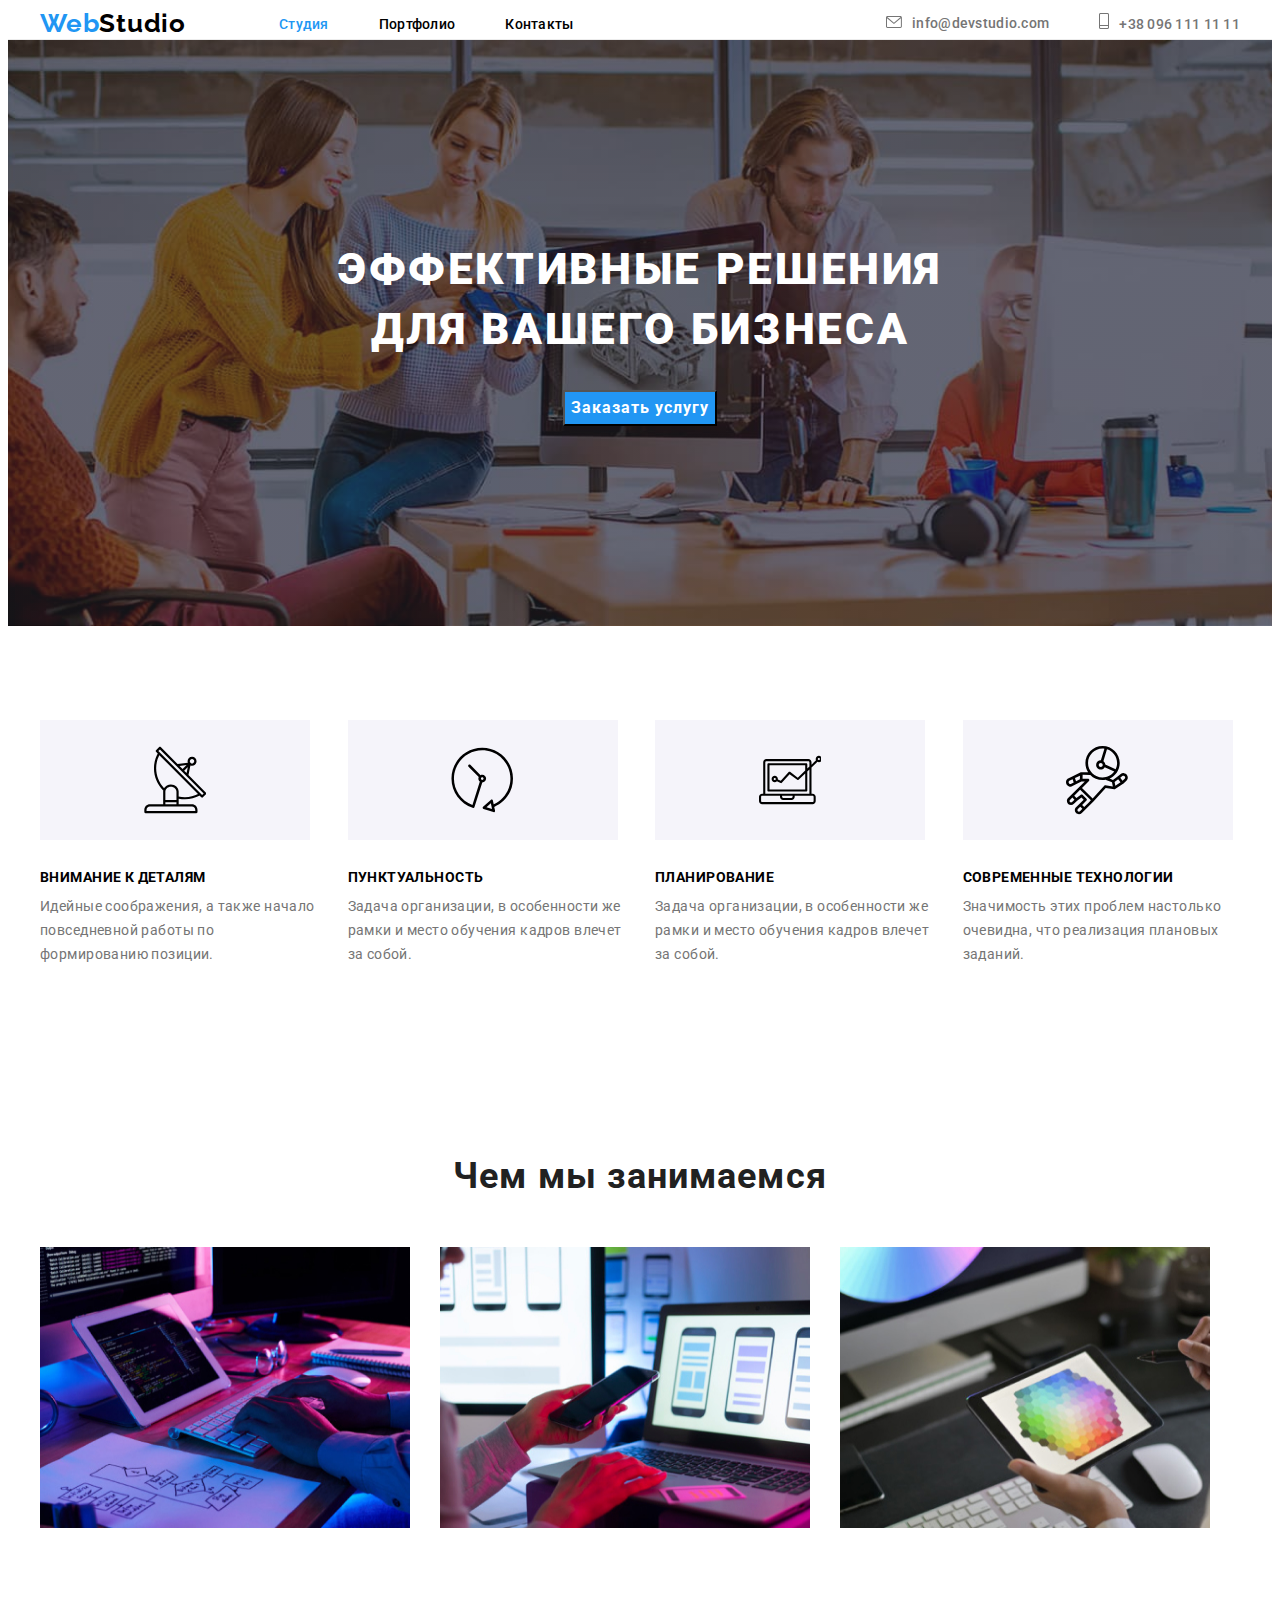
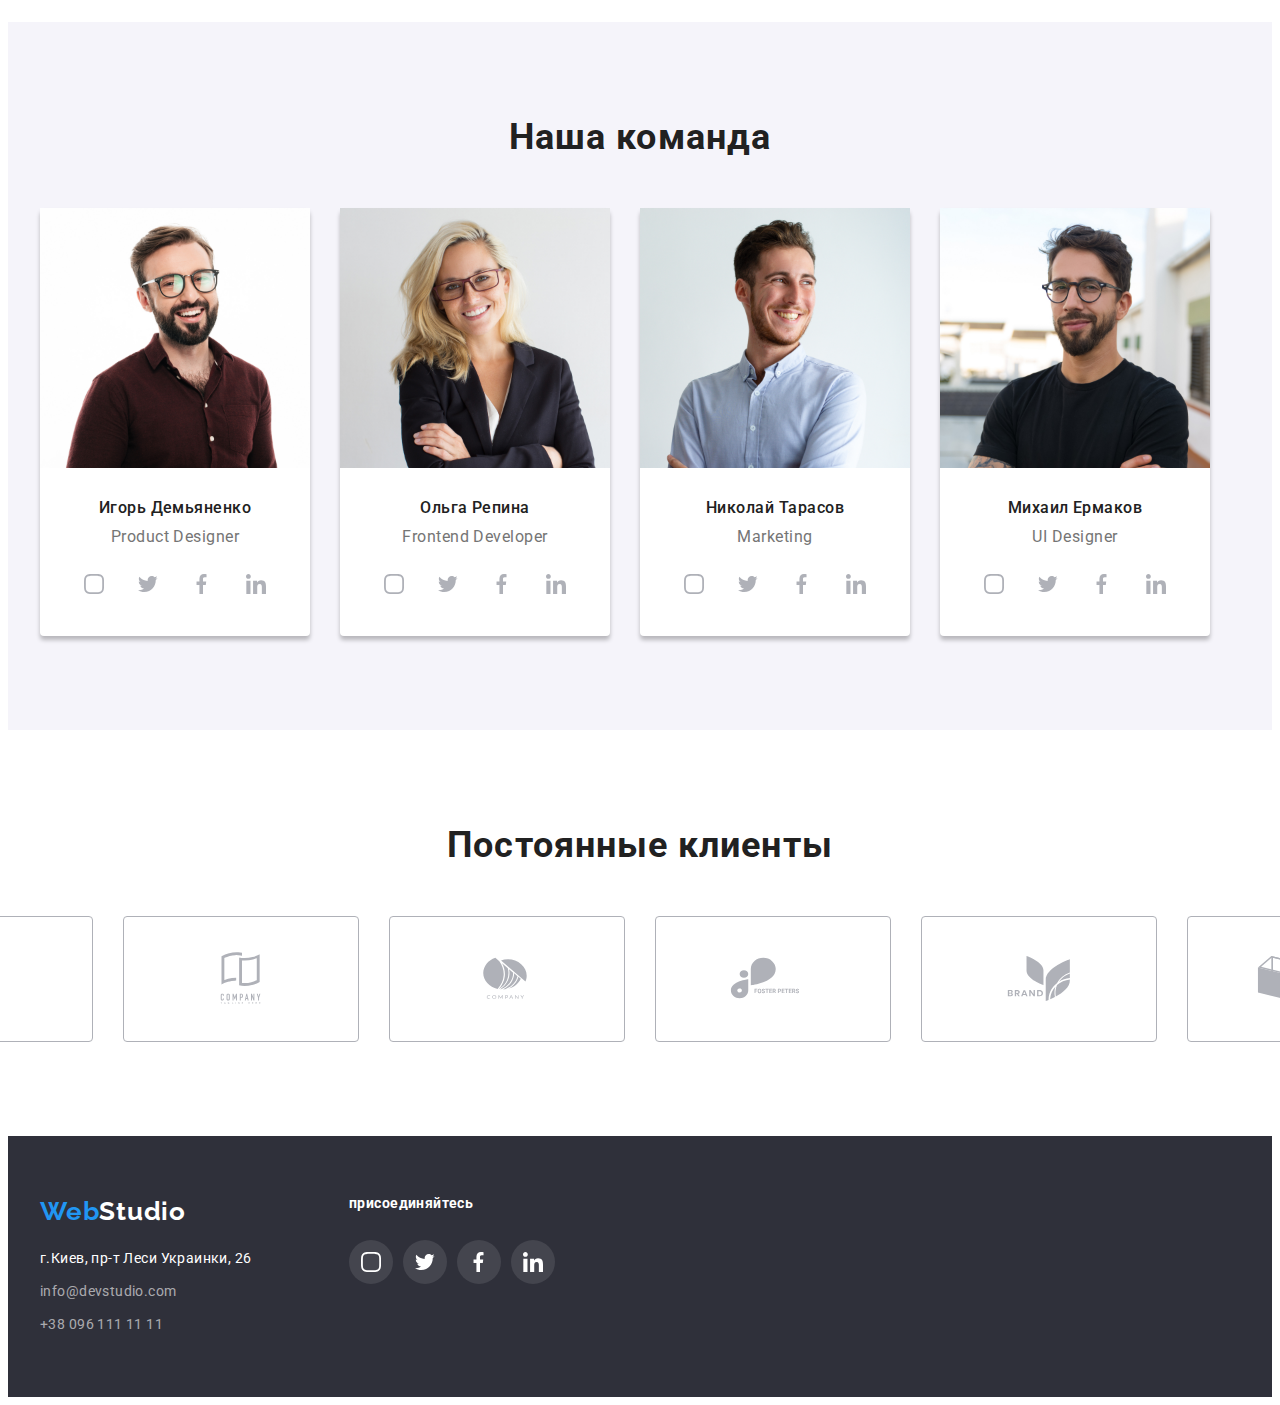
==== commit e3f9fe05: "add footer" ====
--- a/index.html
+++ b/index.html
@@ -116,27 +116,26 @@
                     <ul class="media-list list">
                         <li class="media-item">
                             <a href="" 
-                            class="media-link"><svg class="media-icon" width="20px" height="20px">
+                            class="card-link media-link"><svg class="media-icon" width="20px" height="20px">
                                 <use href="./images/icons.svg#icon-icon0"></use>
                             </svg></a>
                             
                         </li>
                         <li class="media-item">
-                            <a href="" class="media-link"><svg class="media-icon" width="20px" height="20px">
+                            <a href="" class="card-link media-link"><svg class="media-icon" width="20px" height="20px">
                                 <use href="./images/icons.svg#icon-icon5"></use>
                             </svg></a>
                         </li>
                         <li class="media-item">
-                            <a href="" class="media-link"><svg class="media-icon" width="20px" height="20px">
+                            <a href="" class="card-link media-link"><svg class="media-icon" width="20px" height="20px">
                                 <use href="./images/icons.svg#icon-icon6"></use>
                             </svg></a>
                         </li>
                         <li class="media-item">
-                            <a href="" class="media-link"><svg class="media-icon" width="20px" height="20px">
+                            <a href="" class="card-link media-link"><svg class="media-icon" width="20px" height="20px">
                                 <use href="./images/icons.svg#icon-linkedin"></use>
                             </svg></a>
                         </li>
-
                     </ul>
                     </div>
                 </li>
@@ -144,18 +143,87 @@
                     <div class="content">
                     <h3 class="team-title">Ольга Репина</h3>
                     <p class="team-text">Frontend Developer</p>
+                    <ul class="media-list list">
+                        <li class="media-item">
+                            <a href="" class="card-link media-link"><svg class="media-icon" width="20px" height="20px">
+                                    <use href="./images/icons.svg#icon-icon0"></use>
+                                </svg></a>
+                    
+                        </li>
+                        <li class="media-item">
+                            <a href="" class="card-link media-link"><svg class="media-icon" width="20px" height="20px">
+                                    <use href="./images/icons.svg#icon-icon5"></use>
+                                </svg></a>
+                        </li>
+                        <li class="media-item">
+                            <a href="" class="card-link media-link"><svg class="media-icon" width="20px" height="20px">
+                                    <use href="./images/icons.svg#icon-icon6"></use>
+                                </svg></a>
+                        </li>
+                        <li class="media-item">
+                            <a href="" class="card-link media-link"><svg class="media-icon" width="20px" height="20px">
+                                    <use href="./images/icons.svg#icon-linkedin"></use>
+                                </svg></a>
+                        </li>
+                    </ul>
                     </div>
                 </li>
                 <li class="team-item"><img src="./images/img1.jpg" alt="Сотрудник компании 3" width="270" height="260">
                     <div class="content">
                     <h3 class="team-title">Николай Тарасов</h3>
                     <p class="team-text">Marketing</p>
+                    <ul class="media-list list">
+                        <li class="media-item">
+                            <a href="" class="card-link media-link"><svg class="media-icon" width="20px" height="20px">
+                                    <use href="./images/icons.svg#icon-icon0"></use>
+                                </svg></a>
+                    
+                        </li>
+                        <li class="media-item">
+                            <a href="" class="card-link media-link"><svg class="media-icon" width="20px" height="20px">
+                                    <use href="./images/icons.svg#icon-icon5"></use>
+                                </svg></a>
+                        </li>
+                        <li class="media-item">
+                            <a href="" class="card-link media-link"><svg class="media-icon" width="20px" height="20px">
+                                    <use href="./images/icons.svg#icon-icon6"></use>
+                                </svg></a>
+                        </li>
+                        <li class="media-item">
+                            <a href="" class="card-link media-link"><svg class="media-icon" width="20px" height="20px">
+                                    <use href="./images/icons.svg#icon-linkedin"></use>
+                                </svg></a>
+                        </li>
+                    </ul>
                     </div>
                 </li>
                 <li class="team-item"><img src="./images/img2.jpg" alt="Сотрудник компании 4" width="270" height="260">
                     <div class="content">
                     <h3 class="team-title">Михаил Ермаков</h3>
                     <p class="team-text">UI Designer</p>
+                    <ul class="media-list list">
+                        <li class="media-item">
+                            <a href="" class="card-link media-link"><svg class="media-icon" width="20px" height="20px">
+                                    <use href="./images/icons.svg#icon-icon0"></use>
+                                </svg></a>
+                    
+                        </li>
+                        <li class="media-item">
+                            <a href="" class="card-link media-link"><svg class="media-icon" width="20px" height="20px">
+                                    <use href="./images/icons.svg#icon-icon5"></use>
+                                </svg></a>
+                        </li>
+                        <li class="media-item">
+                            <a href="" class="card-link media-link"><svg class="media-icon" width="20px" height="20px">
+                                    <use href="./images/icons.svg#icon-icon6"></use>
+                                </svg></a>
+                        </li>
+                        <li class="media-item">
+                            <a href="" class="card-link media-link"><svg class="media-icon" width="20px" height="20px">
+                                    <use href="./images/icons.svg#icon-linkedin"></use>
+                                </svg></a>
+                        </li>
+                    </ul>
                     </div>
                 </li>
             </ul>
@@ -209,7 +277,8 @@
 
     <footer class="footer">
     <div class="container">
-        <div class="footer-element">
+        <div class="footer-wrap">
+        <div class="footer-left">
             <a class="logo link" href=" ">Web<span class="logo-light">Studio</span></a>
              <address>
             <ul class="address list">
@@ -222,33 +291,34 @@
             </address>
         </div>
         
-    <div class="footer-element">
+    <div class="footer-right">
         <p class="footer-text">присоединяйтесь</p>
         <ul class="media-list list">
             <li class="media-item">
-                <a href="" class="media-link"><svg class="media-icon" width="20px" height="20px">
+                <a href="" class="footer-link media-link"><svg class="media-icon" width="20px" height="20px">
                         <use href="./images/icons.svg#icon-icon0"></use>
                     </svg></a>
         
             </li>
             <li class="media-item">
-                <a href="" class="media-link"><svg class="media-icon" width="20px" height="20px">
+                <a href="" class="footer-link media-link"><svg class="media-icon" width="20px" height="20px">
                         <use href="./images/icons.svg#icon-icon5"></use>
                     </svg></a>
             </li>
             <li class="media-item">
-                <a href="" class="media-link"><svg class="media-icon" width="20px" height="20px">
+                <a href="" class="footer-link media-link"><svg class="media-icon" width="20px" height="20px">
                         <use href="./images/icons.svg#icon-icon6"></use>
                     </svg></a>
             </li>
             <li class="media-item">
-                <a href="" class="media-link"><svg class="media-icon" width="20px" height="20px">
+                <a href="" class="footer-link media-link"><svg class="media-icon" width="20px" height="20px">
                         <use href="./images/icons.svg#icon-linkedin"></use>
                     </svg></a>
             </li>
         </ul>
     </div>
     </div>
+    </div>
     </footer>
     
 </body>
--- a/css/styles.css
+++ b/css/styles.css
@@ -59,6 +59,24 @@
 .section {
   padding-top: 94px;
   padding-bottom: 94px;
+}
+.media-list {
+  display: flex;
+  justify-content: center;
+}
+.media-item + .media-item {
+  margin-left: 10px;
+}
+.media-link {
+  width: 44px;
+  height: 44px;
+  border-radius: 50%;
+  display: flex;
+  justify-content: center;
+  align-items: center;
+}
+.media-icon {
+  fill: currentColor;
 }
 
 /*-------------------HEADER-------------------*/
@@ -310,6 +328,7 @@
   text-align: center;
   padding: 30px 32px;
 }
+/*
 .media-list {
   display: flex;
   justify-content: center;
@@ -320,11 +339,11 @@
 .media-link {
   width: 44px;
   height: 44px;
+  border-radius: 50%;
+  display: flex;
+  justify-content: center;
+  align-items: center;
   background-color: #ffffff;
-  border-radius: 50%;
-  display: flex;
-  justify-content: center;
-  align-items: center;
   color: var(--icon-color);
 }
 .media-icon {
@@ -335,7 +354,16 @@
   background-color: var(--brand-color);
   color: var(--letter-color);
 }
-
+*/
+.card-link {
+  background-color: #ffffff;
+  color: var(--icon-color);
+}
+.card-link:hover,
+.card-link:focus {
+  background-color: var(--brand-color);
+  color: var(--letter-color);
+}
 /*-----------CLIENTS-----------*/
 .clients-title {
   text-align: center;
@@ -418,11 +446,14 @@
 .footer-text {
   font-weight: 700;
   font-size: 14px;
-  line-height: 16px;
+  line-height: 1.14;
   line-height: 100%;
   letter-spacing: 0.03em;
   color: var(--letter-color);
-}
+  margin-bottom: 30px;
+}
+
+/*
 .media-list {
   display: flex;
   justify-content: center;
@@ -433,11 +464,11 @@
 .media-link {
   width: 44px;
   height: 44px;
+  border-radius: 50%;
+  display: flex;
+  justify-content: center;
+  align-items: center;
   background-color: rgba(255, 255, 255, 0.1);
-  border-radius: 50%;
-  display: flex;
-  justify-content: center;
-  align-items: center;
   color: var(--letter-color);
 }
 .media-icon {
@@ -448,10 +479,24 @@
   background-color: var(--brand-color);
   color: var(--letter-color);
 }
-.footer-element {
-  display: flex;
-}
-
+*/
+.footer-wrap {
+  display: flex;
+  justify-content: left;
+}
+.footer-left + .footer-right {
+  margin: 0 70px;
+}
+
+.footer-link {
+  background-color: rgba(255, 255, 255, 0.1);
+  color: var(--letter-color);
+}
+.footer-link:hover,
+.footer-link:focus {
+  background-color: var(--brand-color);
+  color: var(--letter-color);
+}
 /*------------FILTERS--------------*/
 
 .btn.list {
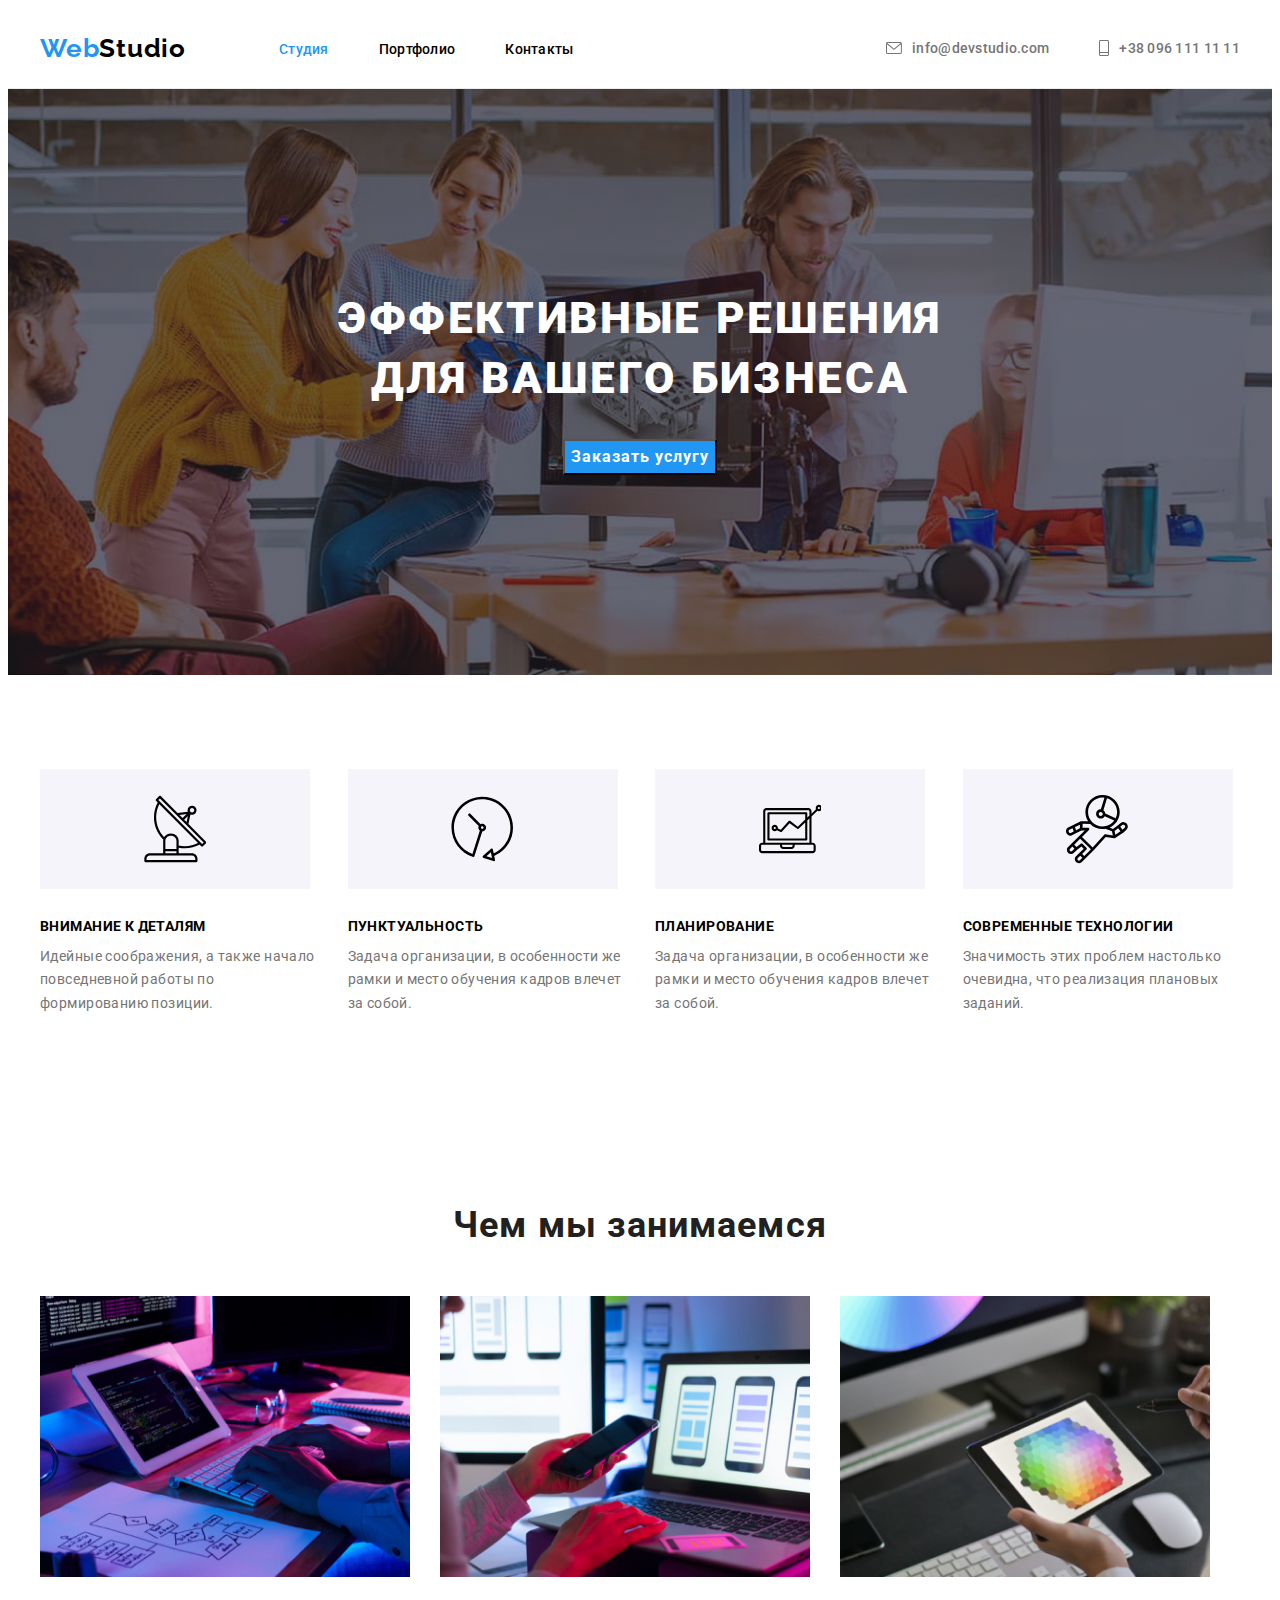
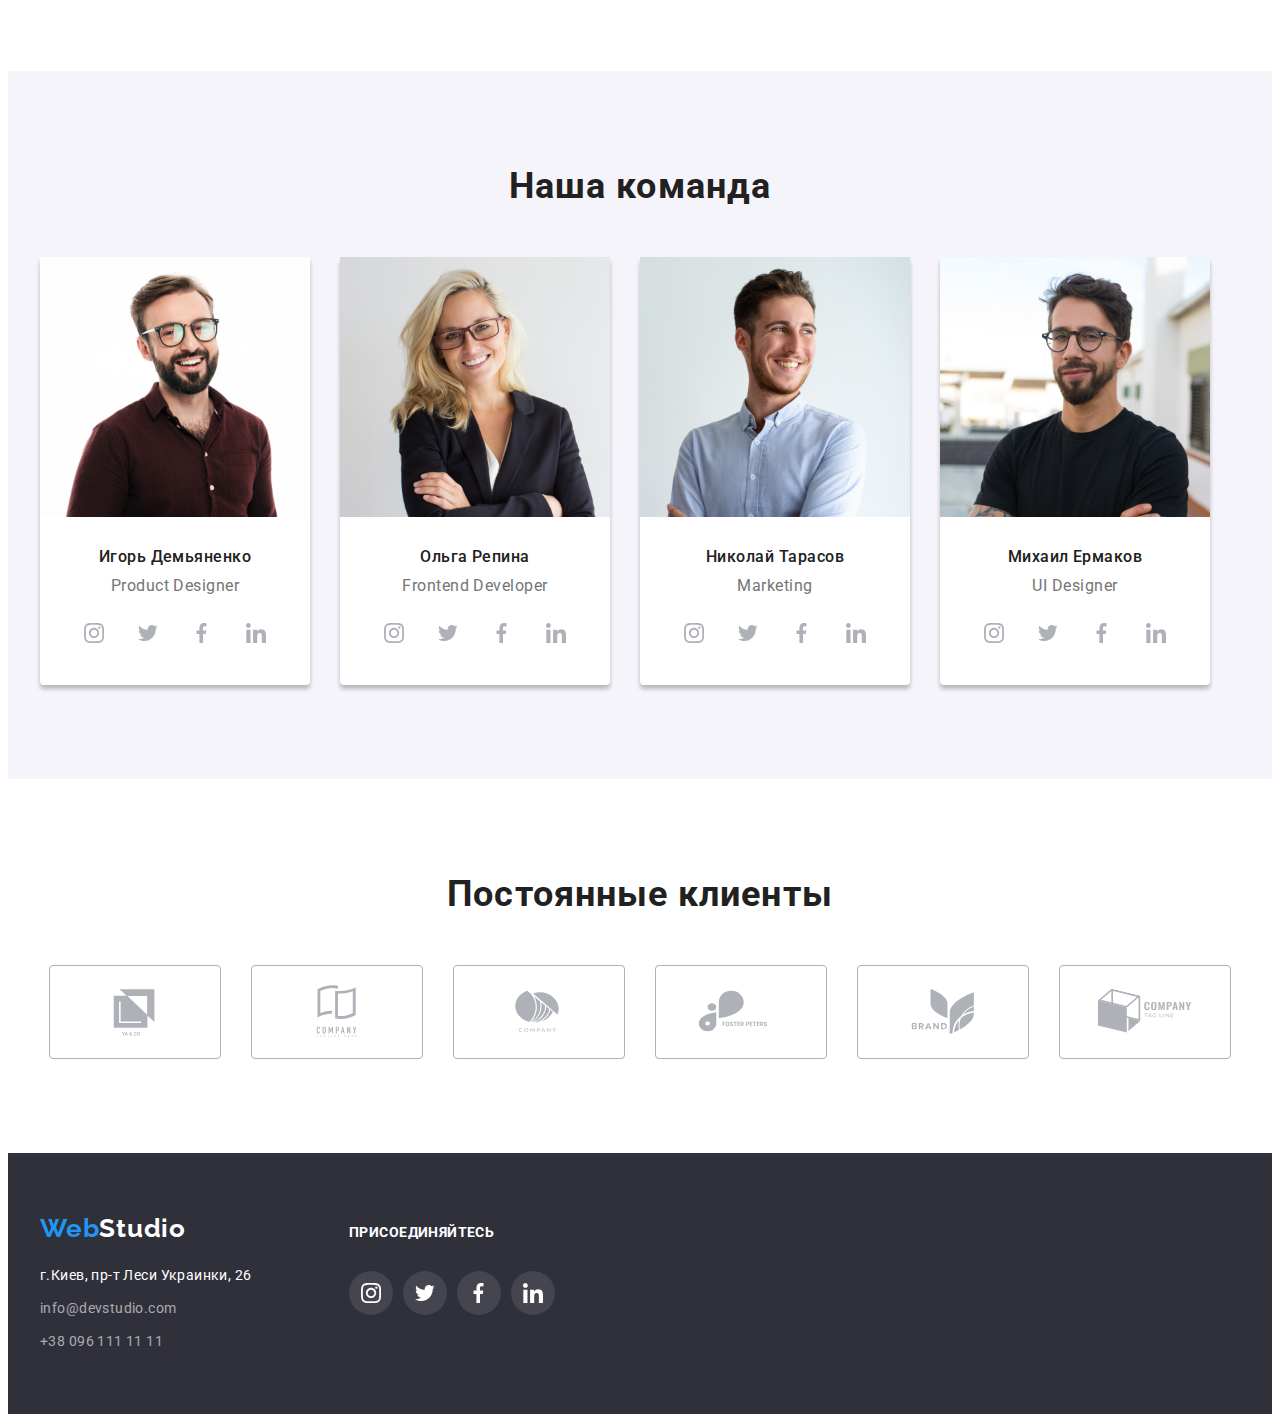
==== commit b5d8fcdd: "add corrections" ====
--- a/index.html
+++ b/index.html
@@ -234,37 +234,37 @@
                 <h2 class="clients-title">Постоянные клиенты</h2>
                 <ul class="clients-list list">
                     <li class="clients-item">
-                        <a class="clients-link"><svg class="clients-icon" width="106" height="60">
+                        <a class="clients-link" href=""><svg class="clients-icon" width="106" height="60">
                             <use href="./images/icons.svg#icon-icon7"></use>
                         </svg>
                         </a>
                     </li>
                     <li class="clients-item">
-                        <a class="clients-link"><svg class="clients-icon" width="106" height="60">
+                        <a class="clients-link" href=""><svg class="clients-icon" width="106" height="60">
                                 <use href="./images/icons.svg#icon-icon8"></use>
                             </svg>
                         </a>
                     </li>
                     <li class="clients-item">
-                        <a class="clients-link"><svg class="clients-icon" width="160" height="60">
+                        <a class="clients-link" href=""><svg class="clients-icon" width="160" height="60">
                                 <use href="./images/icons.svg#icon-icon9"></use>
                             </svg>
                         </a>
                     </li>
                     <li class="clients-item">
-                        <a class="clients-link"><svg class="clients-icon" width="106" height="60">
+                        <a class="clients-link" href=""><svg class="clients-icon" width="106" height="60">
                                 <use href="./images/icons.svg#icon-icon10"></use>
                             </svg>
                         </a>
                     </li>
                     <li class="clients-item">
-                        <a class="clients-link"><svg class="clients-icon" width="106" height="60">
+                        <a class="clients-link" href=""><svg class="clients-icon" width="106" height="60">
                                 <use href="./images/icons.svg#icon-icon11"></use>
                             </svg>
                         </a>
                     </li>
                     <li class="clients-item">
-                        <a class="clients-link"><svg class="clients-icon" width="106" height="60">
+                        <a class="clients-link" href=""><svg class="clients-icon" width="106" height="60">
                                 <use href="./images/icons.svg#icon-icon12"></use>
                             </svg>
                         </a>
--- a/css/styles.css
+++ b/css/styles.css
@@ -115,14 +115,10 @@
 .mail-icon {
   fill: currentColor;
   margin-right: 10px;
-  justify-content: center;
-  align-items: center;
 }
 .tel-icon {
   fill: currentColor;
   margin-right: 10px;
-  justify-content: center;
-  align-items: center;
 }
 .nav-link:hover,
 .nav-link:focus {
@@ -138,6 +134,7 @@
   display: flex;
   align-items: center;
   justify-content: space-around;
+  height: 80px;
 }
 /*-----------CONTACTS-----------*/
 .contacts {
@@ -150,6 +147,8 @@
   line-height: 16px;
   letter-spacing: 0.02em;
   color: var(--text-color);
+  display: flex;
+  align-items: center;
 }
 .contacts-item:not(:last-of-type) {
   margin-right: 50px;
@@ -175,6 +174,8 @@
   background-position: center;
   background-size: cover;
   max-width: 1600px;
+  margin-left: auto;
+  margin-right: auto;
 }
 .hero-title {
   font-weight: 900;
@@ -326,7 +327,7 @@
 }
 .content {
   text-align: center;
-  padding: 30px 32px;
+  padding: 30px 0;
 }
 /*
 .media-list {
@@ -391,7 +392,6 @@
   background-color: #ffffff;
   border: 1px solid currentColor;
   border-radius: 4px;
-  padding: 16px 32px;
   display: flex;
   justify-content: center;
   align-items: center;
@@ -447,10 +447,10 @@
   font-weight: 700;
   font-size: 14px;
   line-height: 1.14;
-  line-height: 100%;
   letter-spacing: 0.03em;
   color: var(--letter-color);
   margin-bottom: 30px;
+  text-transform: uppercase;
 }
 
 /*
@@ -482,10 +482,10 @@
 */
 .footer-wrap {
   display: flex;
-  justify-content: left;
-}
-.footer-left + .footer-right {
-  margin: 0 70px;
+  align-items: baseline;
+}
+.footer-right {
+  margin-left: 70px;
 }
 
 .footer-link {
@@ -526,6 +526,7 @@
   /* transition: 0.3s; */
 }
 .btn-item:hover,
+.btn-item:focus,
 .btn-item:active {
   font-family: inherit;
   letter-spacing: 0.03em;
@@ -573,8 +574,11 @@
   border-left: 2px solid #e5e5e5;
   border-bottom: 2px solid #e5e5e5;
 }
-.gallery-item:active,
-.gallery-item:hover {
+.gallery-link {
+  display: block;
+}
+.gallery-link:focus,
+.gallery-link:hover {
   box-shadow: 1px 4px 6px 0px rgba(0, 0, 0, 0.16),
     0px 4px 4px 0px rgba(0, 0, 0, 0.06), 0px 1px 1px 0px rgba(0, 0, 0, 0.12);
 }
